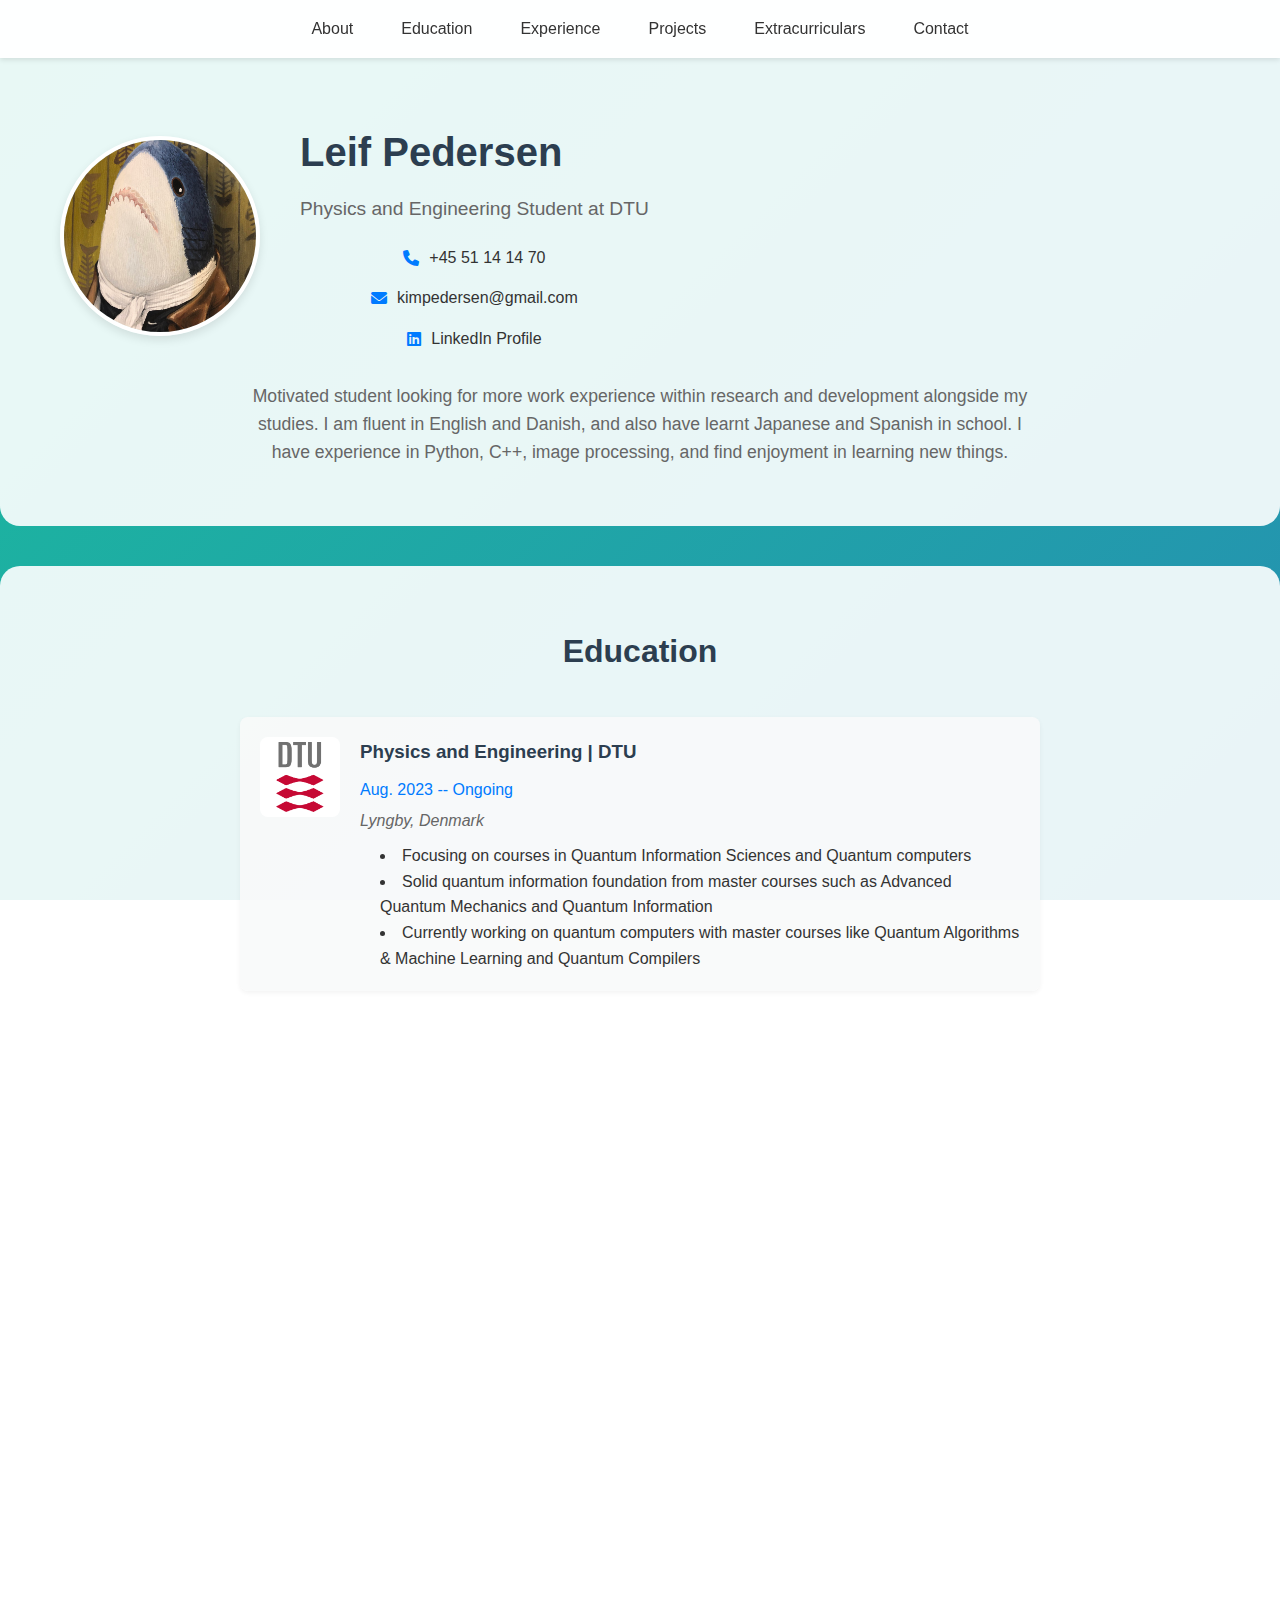
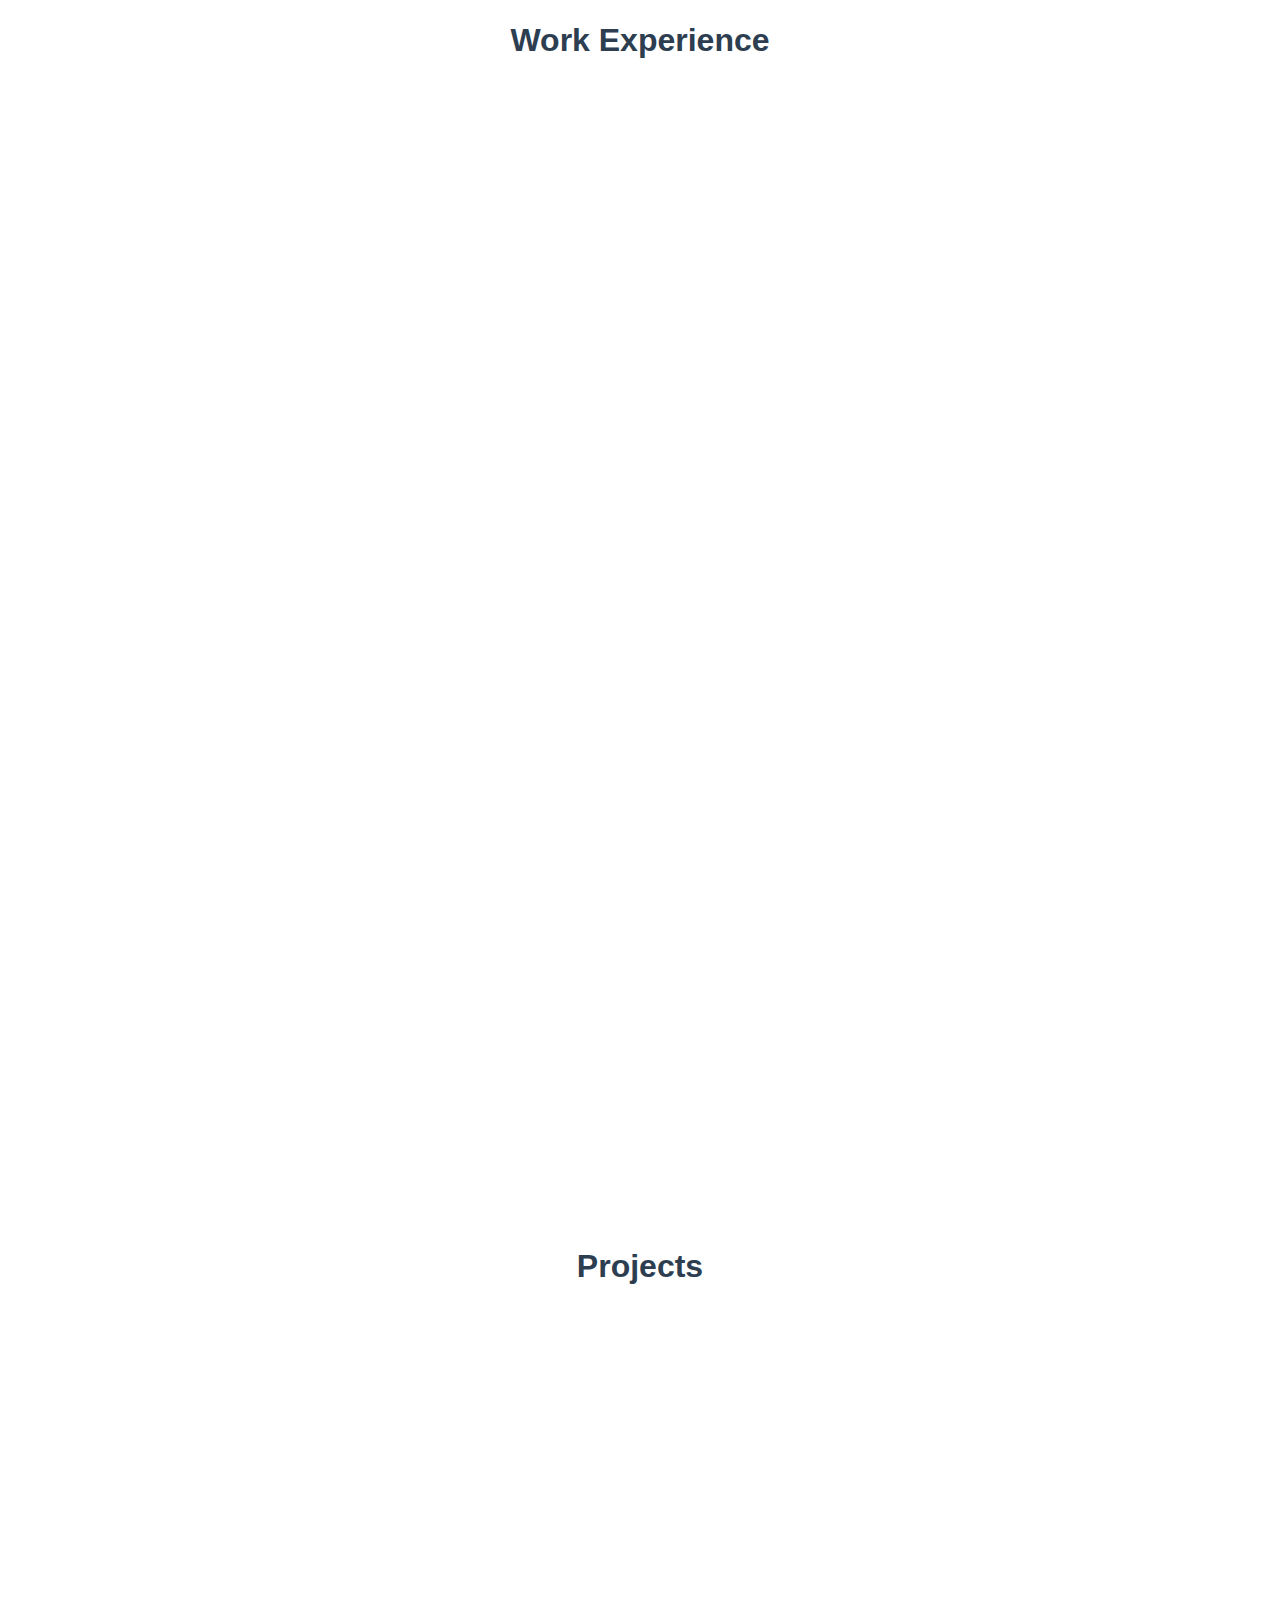
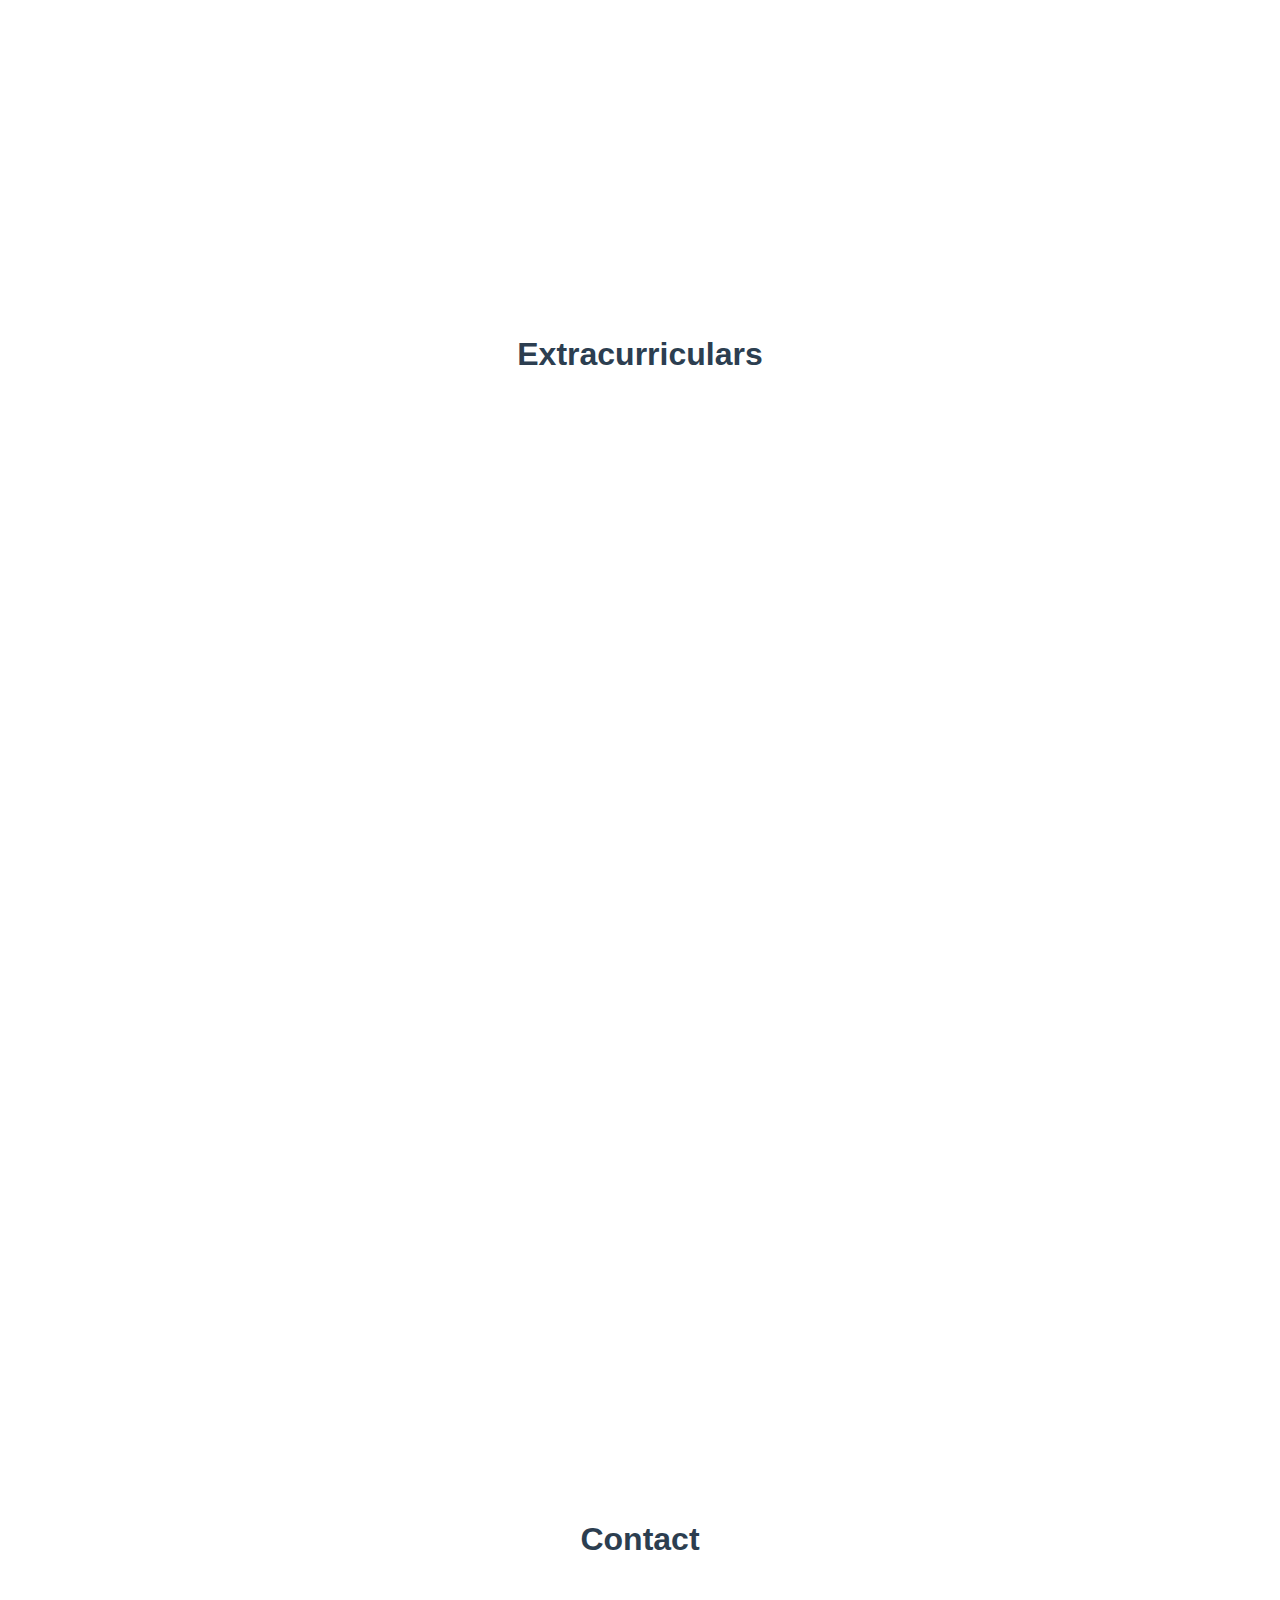
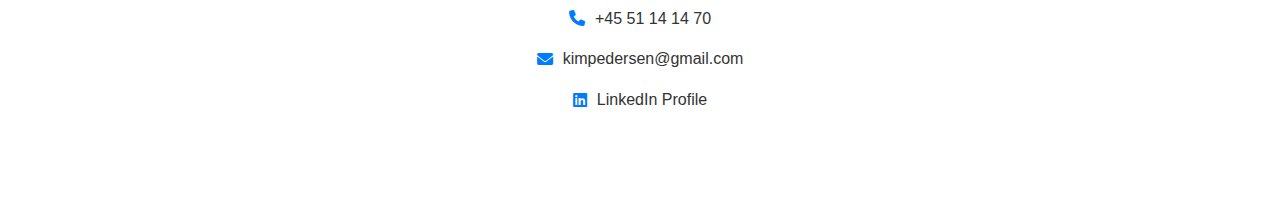
==== index.html @ 032e32d5 "work in progress but zzzz time" ====
<!DOCTYPE html>
<html lang="en">
<head>
    <meta charset="UTF-8">
    <meta name="viewport" content="width=device-width, initial-scale=1.0">
    <title>Leif Pedersen - Personal Website</title>
    <link rel="stylesheet" href="styles.css">
    <link rel="stylesheet" href="https://cdnjs.cloudflare.com/ajax/libs/font-awesome/6.0.0/css/all.min.css">
</head>
<body>
    <header>
        <nav>
            <ul>
                <li><a href="#about">About</a></li>
                <li><a href="#education">Education</a></li>
                <li><a href="#experience">Experience</a></li>
                <li><a href="#projects">Projects</a></li>
                <li><a href="#extracurriculars">Extracurriculars</a></li>
                <li><a href="#contact">Contact</a></li>
            </ul>
        </nav>
    </header>

    <main>
        <section id="hero">
            <div class="container">
                <div class="profile-section">
                    <div class="profile-image">
                        <img src="images/portrait.jpg" alt="Leif Pedersen">
                    </div>
                    <div class="profile-info">
                        <h1>Leif Pedersen</h1>
                        <p class="tagline">Physics and Engineering Student at DTU</p>
                        <div class="contact-info">
                            <p><i class="fas fa-phone"></i> +45 51 14 14 70</p>
                            <p><i class="fas fa-envelope"></i> <a href="mailto:kimpedersen@gmail.com">kimpedersen@gmail.com</a></p>
                            <p><i class="fab fa-linkedin"></i> <a href="https://www.linkedin.com/in/leif-pedersen-598104231/" target="_blank">LinkedIn Profile</a></p>
                        </div>
                    </div>
                </div>
                <p class="bio">Motivated student looking for more work experience within research and development alongside my studies. I am fluent in English and Danish, and also have learnt Japanese and Spanish in school. I have experience in Python, C++, image processing, and find enjoyment in learning new things.</p>
            </div>
        </section>

        <section id="education">
            <div class="container">
                <h2>Education</h2>
                <div class="timeline">
                    <div class="timeline-item">
                        <img src="images/dtu-logo.png" alt="DTU" class="logo">
                        <div class="timeline-item-content">
                            <h3>Physics and Engineering | DTU</h3>
                            <p class="date">Aug. 2023 -- Ongoing</p>
                            <p class="location">Lyngby, Denmark</p>
                            <ul>
                                <li>Focusing on courses in Quantum Information Sciences and Quantum computers</li>
                                <li>Solid quantum information foundation from master courses such as Advanced Quantum Mechanics and Quantum Information</li>
                                <li>Currently working on quantum computers with master courses like Quantum Algorithms & Machine Learning and Quantum Compilers</li>
                            </ul>
                        </div>
                    </div>
                    <div class="timeline-item">
                        <img src="images/gengym.jpg" alt="Gentofte Gymnasium" class="logo">
                        <div class="timeline-item-content">
                            <h3>STX Education | Gentofte Gymnasium</h3>
                            <p class="date">Aug. 2022 -- Jun. 2023</p>
                            <p class="location">Gentofte, Denmark</p>
                            <p>Completed STX education in Denmark</p>
                        </div>
                    </div>
                    <div class="timeline-item">
                        <img src="images/bhs-logo.png" alt="Brookline High School" class="logo">
                        <div class="timeline-item-content">
                            <h3>High School Degree | Brookline High School</h3>
                            <p class="date">Aug. 2017 -- May 2021</p>
                            <p class="location">Brookline, MA, USA</p>
                            <p>High School degree with 5 college level courses (AP classes)</p>
                        </div>
                    </div>
                </div>
            </div>
        </section>

        <section id="experience">
            <div class="container">
                <h2>Work Experience</h2>
                <div class="timeline">
                    <div class="timeline-item">
                        <img src="images/dtu-logo.png" alt="DTU" class="logo">
                        <div class="timeline-item-content">
                            <h3>Class Teacher -- DTU</h3>
                            <p class="date">2024 -- Ongoing</p>
                            <p class="location">Kongens Lyngby, Denmark</p>
                            <ul>
                                <li>Ran a class as the programming class teacher for the Sustainable Energy Design major</li>
                            </ul>
                        </div>
                    </div>
                    <div class="timeline-item">
                        <img src="images/dtu-logo.png" alt="DTU" class="logo">
                        <div class="timeline-item-content">
                            <h3>Teacher Assistant -- DTU</h3>
                            <p class="date">2024 -- Ongoing</p>
                            <p class="location">Kongens Lyngby, Denmark</p>
                            <ul>
                                <li>Teacher assistant in Math1a, Math1b, and Fysiks 1</li>
                            </ul>
                        </div>
                    </div>
                    <div class="timeline-item">
                        <img src="images/mcdonalds-logo.png" alt="McDonald's" class="logo mcdonalds">
                        <div class="timeline-item-content">
                            <h3>Restaurant Employee -- McDonalds</h3>
                            <p class="date">February 2022 -- August 2022</p>
                            <p class="location">Gladsaxe, Denmark</p>
                            <p>Worked at McDonald's full time after moving to Denmark alone</p>
                        </div>
                    </div>
                    <div class="timeline-item">
                        <img src="images/solo-sciences-logo.png" alt="Solo Sciences Inc." class="logo">
                        <div class="timeline-item-content">
                            <h3>Visual Software Engineer -- Solo Sciences Inc.</h3>
                            <p class="date">May 2019 -- August 2019</p>
                            <p class="location">Boston, MA, USA</p>
                            <ul>
                                <li>Summer internship at a startup, mainly worked on the app to read encoded images</li>
                                <li>Worked with image processing in C++ using OpenCV2</li>
                                <li>Developed algorithms for image manipulation and analysis</li>
                                <li>Participated actively in pitch and strategy meetings</li>
                                <li>Engaged in pair programming sessions</li>
                            </ul>
                        </div>
                    </div>
                </div>
            </div>
        </section>

        <section id="projects">
            <div class="container">
                <h2>Projects</h2>
                <div class="projects-grid">
                    <div class="project-card">
                        <img src="images/Opticsim.jpg" alt="Optical Simulator" onerror="this.src='https://via.placeholder.com/400x200?text=Optical+Simulator'">
                        <h3>Optical Simulator</h3>
                        <p class="date">2024</p>
                        <p>Interactive web-based simulator for optical structures, featuring both taper and flat-top configurations. Built with Python and JavaScript.</p>
                        <!-- Removed the external simulator link -->
                    </div>
                    <div class="project-card">
                        <img src="images/Fencingscoringbox.jpg" alt="Fencing Box Project">
                        <h3>Fencing Scoring Box with Replay Technology</h3>
                        <p class="date">Spring 2021</p>
                        <p>Homemade fencing scoring box, with replay and timing capabilities on a raspberry pi</p>
                    </div>
                </div>
            </div>
        </section>

        <section id="extracurriculars">
            <div class="container">
                <h2>Extracurriculars</h2>
                <div class="timeline">
                    <div class="timeline-item">
                        <div class="timeline-item-content">
                            <h3>Chemistry Olympiad</h3>
                            <p class="date">October 2022 - May 2023</p>
                            <p>Participated and made it to the final round of the danish Kemi OL</p>
                        </div>
                        <img src="images/KemiOL.jpg" alt="Chemistry Olympiad" class="KemiOL">
                    </div>
                    <div class="timeline-item">
                        <img src="images/42-logo.png" alt="42" class="logo">
                        <div class="timeline-item-content">
                            <h3>Python Piscine | 42 (Computer Programming School)</h3>
                            <p class="date">May 2022</p>
                            <p>Intense, one month course in python including admission test to the school in which I passed</p>
                        </div>
                    </div>
                    <div class="timeline-item">
                        <div class="timeline-item-content">
                            <h3>Track and Field</h3>
                            <p class="date">Spring 2021</p>
                            <p>Received "Rookie of the Year" and joined varsity in my first year of track and field for my High School</p>
                        </div>
                    </div>
                    <div class="timeline-item">
                        <div class="timeline-item-content">
                            <h3>Fencing</h3>
                            <p class="date">2012 - 2023</p>
                            <p>Fenced saber for many years despite through an re-occuring injury I received when I was a child</p>
                            <ul>
                                <li>Won the Junior Nordic Fencing Championships for Denmark in 2022</li>
                            </ul>
                            <div class="subsection">
                                <h4>BHS Men's Saber Fencing Team Captain</h4>
                                <p class="date">2018 - 2019</p>
                                <ul>
                                    <li>Won the Massachusetts State Championship in our category as captain of the High School fencing team</li>
                                    <li>Won saber team states</li>
                                </ul>
                            </div>
                        </div>
                        <img src="images/fencing.png" alt="Nordic Championships" class="achievement">
                    </div>
                </div>
            </div>
        </section>

        <section id="contact">
            <div class="container">
                <h2>Contact</h2>
                <div class="contact-info">
                    <p><i class="fas fa-phone"></i> +45 51 14 14 70</p>
                    <p><i class="fas fa-envelope"></i> <a href="mailto:kimpedersen@gmail.com">kimpedersen@gmail.com</a></p>
                    <p><i class="fab fa-linkedin"></i> <a href="https://www.linkedin.com/in/leif-pedersen-598104231/" target="_blank">LinkedIn Profile</a></p>
                </div>
            </div>
        </section>
    </main>

    <script src="script.js"></script>
</body>
</html>
---- styles.css ----
/* Reset and base styles */
* {
    margin: 0;
    padding: 0;
    box-sizing: border-box;
}

body {
    font-family: 'Segoe UI', Tahoma, Geneva, Verdana, sans-serif;
    line-height: 1.6;
    color: #333;
    background: linear-gradient(-45deg, #2c3e50, #3498db, #2980b9, #1abc9c);
    background-size: 400% 400%;
    min-height: 100vh;
    background-attachment: fixed;
}

/* Container */
.container {
    max-width: 1200px;
    margin: 0 auto;
    padding: 0 20px;
}

/* Header and Navigation */
header {
    background-color: rgba(255, 255, 255, 0.95);
    box-shadow: 0 2px 5px rgba(0,0,0,0.1);
    position: fixed;
    width: 100%;
    top: 0;
    z-index: 1000;
}

nav ul {
    display: flex;
    justify-content: center;
    list-style: none;
    padding: 1rem 0;
}

nav ul li {
    margin: 0 1.5rem;
}

nav ul li a {
    text-decoration: none;
    color: #333;
    font-weight: 500;
    transition: color 0.3s ease;
}

nav ul li a:hover {
    color: #007bff;
}

/* Hero Section */
#hero {
    padding: 120px 0 60px;
    background-color: rgba(255, 255, 255, 0.9);
    margin-bottom: 40px;
    border-radius: 0 0 20px 20px;
}

.profile-section {
    display: flex;
    align-items: center;
    gap: 40px;
    margin-bottom: 30px;
}

.profile-image {
    width: 200px;
    height: 200px;
    border-radius: 50%;
    overflow: hidden;
    border: 4px solid #fff;
    box-shadow: 0 4px 10px rgba(0,0,0,0.1);
}

.profile-image img {
    width: 100%;
    height: 100%;
    object-fit: cover;
}

.profile-info h1 {
    font-size: 2.5rem;
    margin-bottom: 10px;
    color: #2c3e50;
}

.tagline {
    font-size: 1.2rem;
    color: #666;
    margin-bottom: 20px;
}

.contact-info {
    display: flex;
    flex-direction: column;
    gap: 10px;
}

.contact-info p {
    display: flex;
    align-items: center;
    gap: 10px;
}

.contact-info i {
    color: #007bff;
}

.contact-info a {
    color: #333;
    text-decoration: none;
    transition: color 0.3s ease;
}

.contact-info a:hover {
    color: #007bff;
}

.bio {
    max-width: 800px;
    margin: 0 auto;
    text-align: center;
    font-size: 1.1rem;
    color: #666;
}

/* Sections */
section {
    padding: 60px 0;
    background-color: rgba(255, 255, 255, 0.9);
    margin-bottom: 40px;
    border-radius: 20px;
}

section h2 {
    text-align: center;
    margin-bottom: 40px;
    color: #2c3e50;
    font-size: 2rem;
}

/* Timeline */
.timeline {
    max-width: 800px;
    margin: 0 auto;
}

.timeline-item {
    margin-bottom: 40px;
    padding: 20px;
    background-color: rgba(248, 249, 250, 0.9);
    border-radius: 8px;
    box-shadow: 0 2px 5px rgba(0,0,0,0.05);
    display: flex;
    gap: 20px;
    align-items: flex-start;
}

.timeline-item img {
    width: 100px;
    height: 100px;
    object-fit: contain;
    border-radius: 8px;
    flex-shrink: 0;
    background-color: white;
    padding: 5px;
}

.timeline-item img.logo {
    width: 80px;
    height: 80px;
    object-fit: contain;
    background-color: white;
    padding: 5px;
}

.timeline-item img.logo.mcdonalds {
    width: 80px;
    height: 80px;
    object-fit: contain;
    background-color: white;
    padding: 2px;
}

.timeline-item img.achievement {
    width: 200px;
    height: 300px;
    object-fit: cover;
    margin-left: auto;
}

.timeline-item img.kemiOL {
    width: 200px;
    height: 200px;
    object-fit: cover;
    margin-left: auto;
}

.timeline-item-content {
    flex-grow: 1;
}

.timeline-item h3 {
    color: #2c3e50;
    margin-bottom: 10px;
}

.timeline-item .date {
    color: #007bff;
    font-weight: 500;
    margin-bottom: 5px;
}

.timeline-item .location {
    color: #666;
    font-style: italic;
    margin-bottom: 10px;
}

.timeline-item ul {
    list-style-position: inside;
    margin-left: 20px;
}

.timeline-item .subsection {
    margin-top: 15px;
    padding-top: 15px;
    border-top: 1px solid rgba(0,0,0,0.1);
}

.timeline-item .subsection h4 {
    color: #2c3e50;
    margin-bottom: 8px;
    font-size: 1.1rem;
}

/* Projects Grid */
.projects-grid {
    display: grid;
    grid-template-columns: repeat(auto-fit, minmax(300px, 1fr));
    gap: 30px;
    max-width: 1000px;
    margin: 0 auto;
}

.project-card {
    background-color: rgba(248, 249, 250, 0.9);
    padding: 20px;
    border-radius: 8px;
    box-shadow: 0 2px 5px rgba(0,0,0,0.05);
    display: flex;
    flex-direction: column;
    gap: 15px;
}

.project-card img {
    width: 100%;
    height: 200px;
    object-fit: cover;
    border-radius: 8px;
}

.project-card h3 {
    color: #2c3e50;
    margin-bottom: 10px;
}

.project-card .date {
    color: #007bff;
    font-weight: 500;
    margin-bottom: 10px;
}

.project-link {
    display: inline-block;
    padding: 8px 16px;
    background-color: #007bff;
    color: white;
    text-decoration: none;
    border-radius: 4px;
    transition: background-color 0.3s ease;
    margin-top: auto;
    text-align: center;
}

.project-link:hover {
    background-color: #0056b3;
}

/* Contact Section */
#contact {
    text-align: center;
}

.contact-info {
    display: flex;
    flex-direction: column;
    align-items: center;
    gap: 15px;
}

/* Footer */
footer {
    background-color: rgba(44, 62, 80, 0.9);
    color: #fff;
    text-align: center;
    padding: 20px 0;
    margin-top: 40px;
    border-radius: 20px 20px 0 0;
}

/* Responsive Design */
@media (max-width: 768px) {
    .profile-section {
        flex-direction: column;
        text-align: center;
        gap: 20px;
    }

    .profile-image {
        width: 150px;
        height: 150px;
    }

    nav ul {
        flex-direction: column;
        align-items: center;
        gap: 10px;
    }

    nav ul li {
        margin: 0;
    }

    .timeline-item {
        flex-direction: column;
        padding: 15px;
    }

    .timeline-item img {
        width: 100%;
        height: 200px;
        margin-bottom: 15px;
    }
}

/* Animations */
@keyframes fadeIn {
    from {
        opacity: 0;
        transform: translateY(20px);
    }
    to {
        opacity: 1;
        transform: translateY(0);
    }
}

.timeline-item, .project-card {
    animation: fadeIn 0.5s ease-out forwards;
}
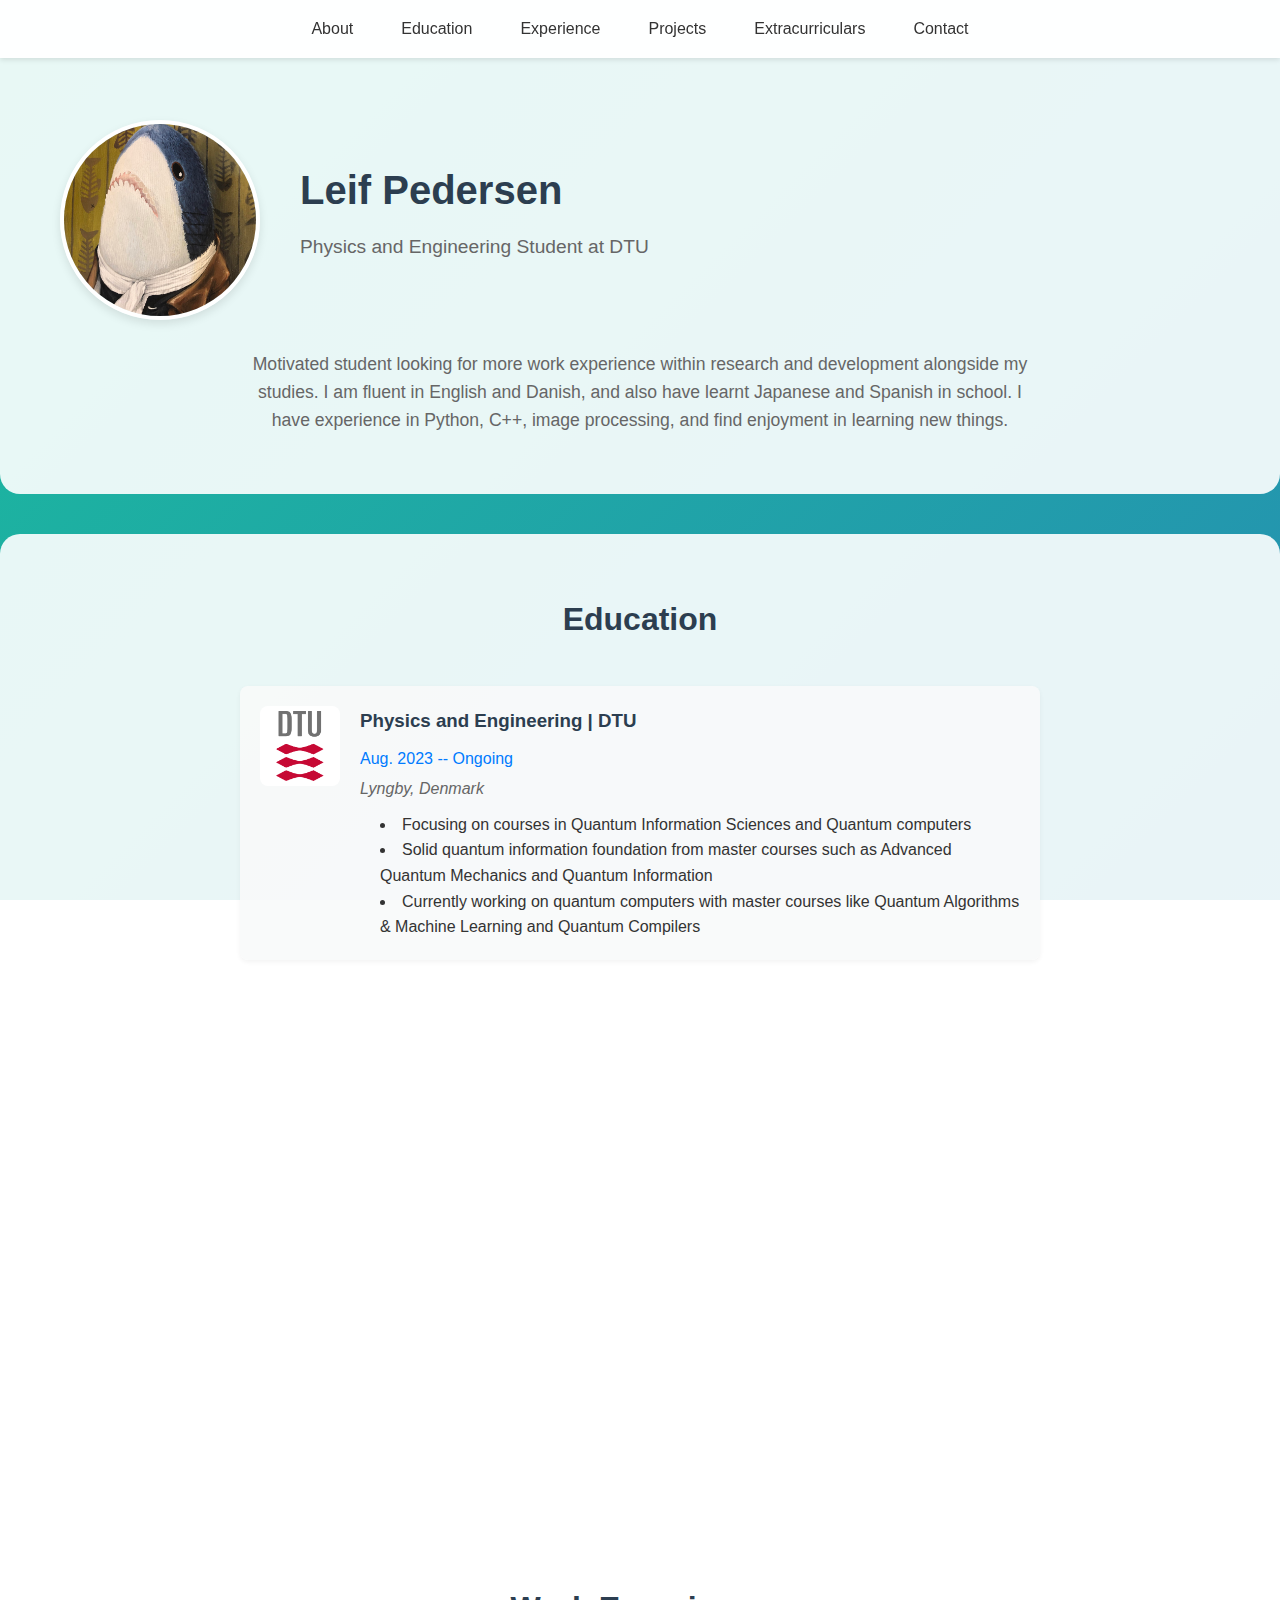
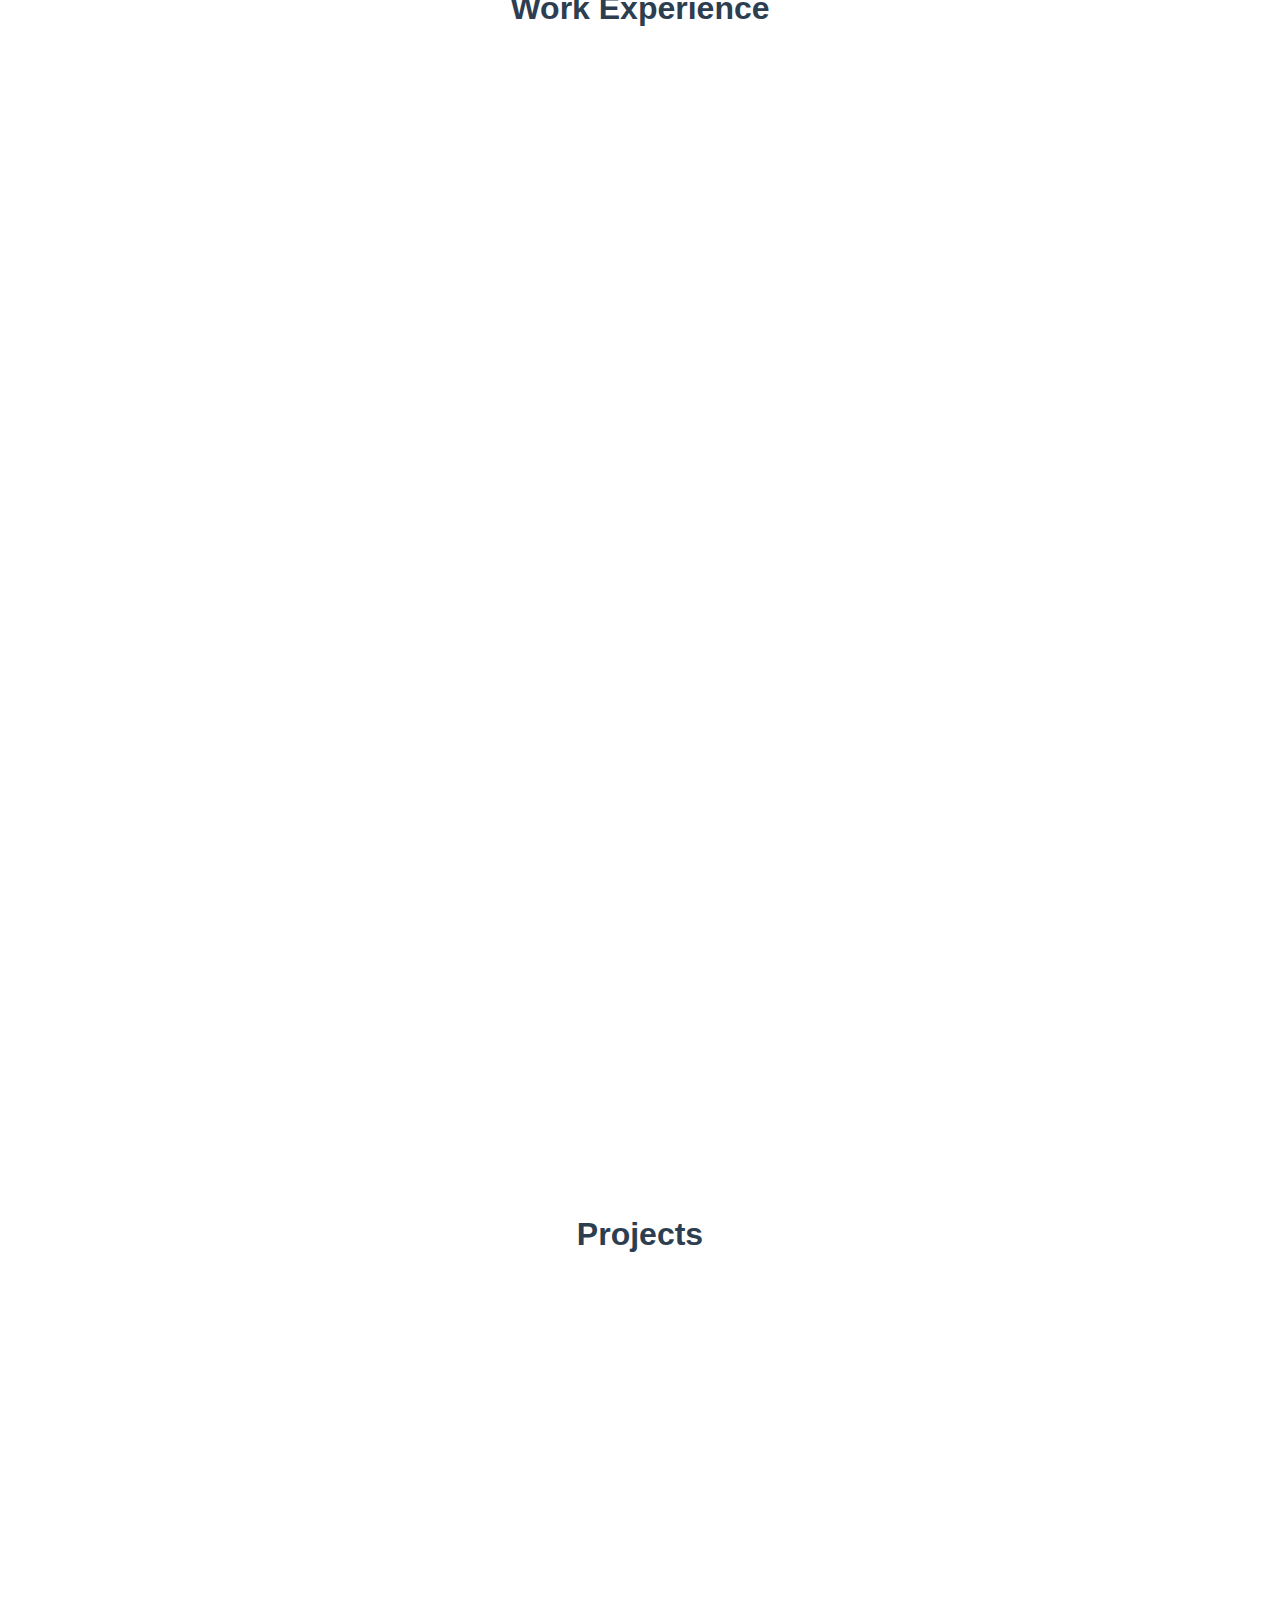
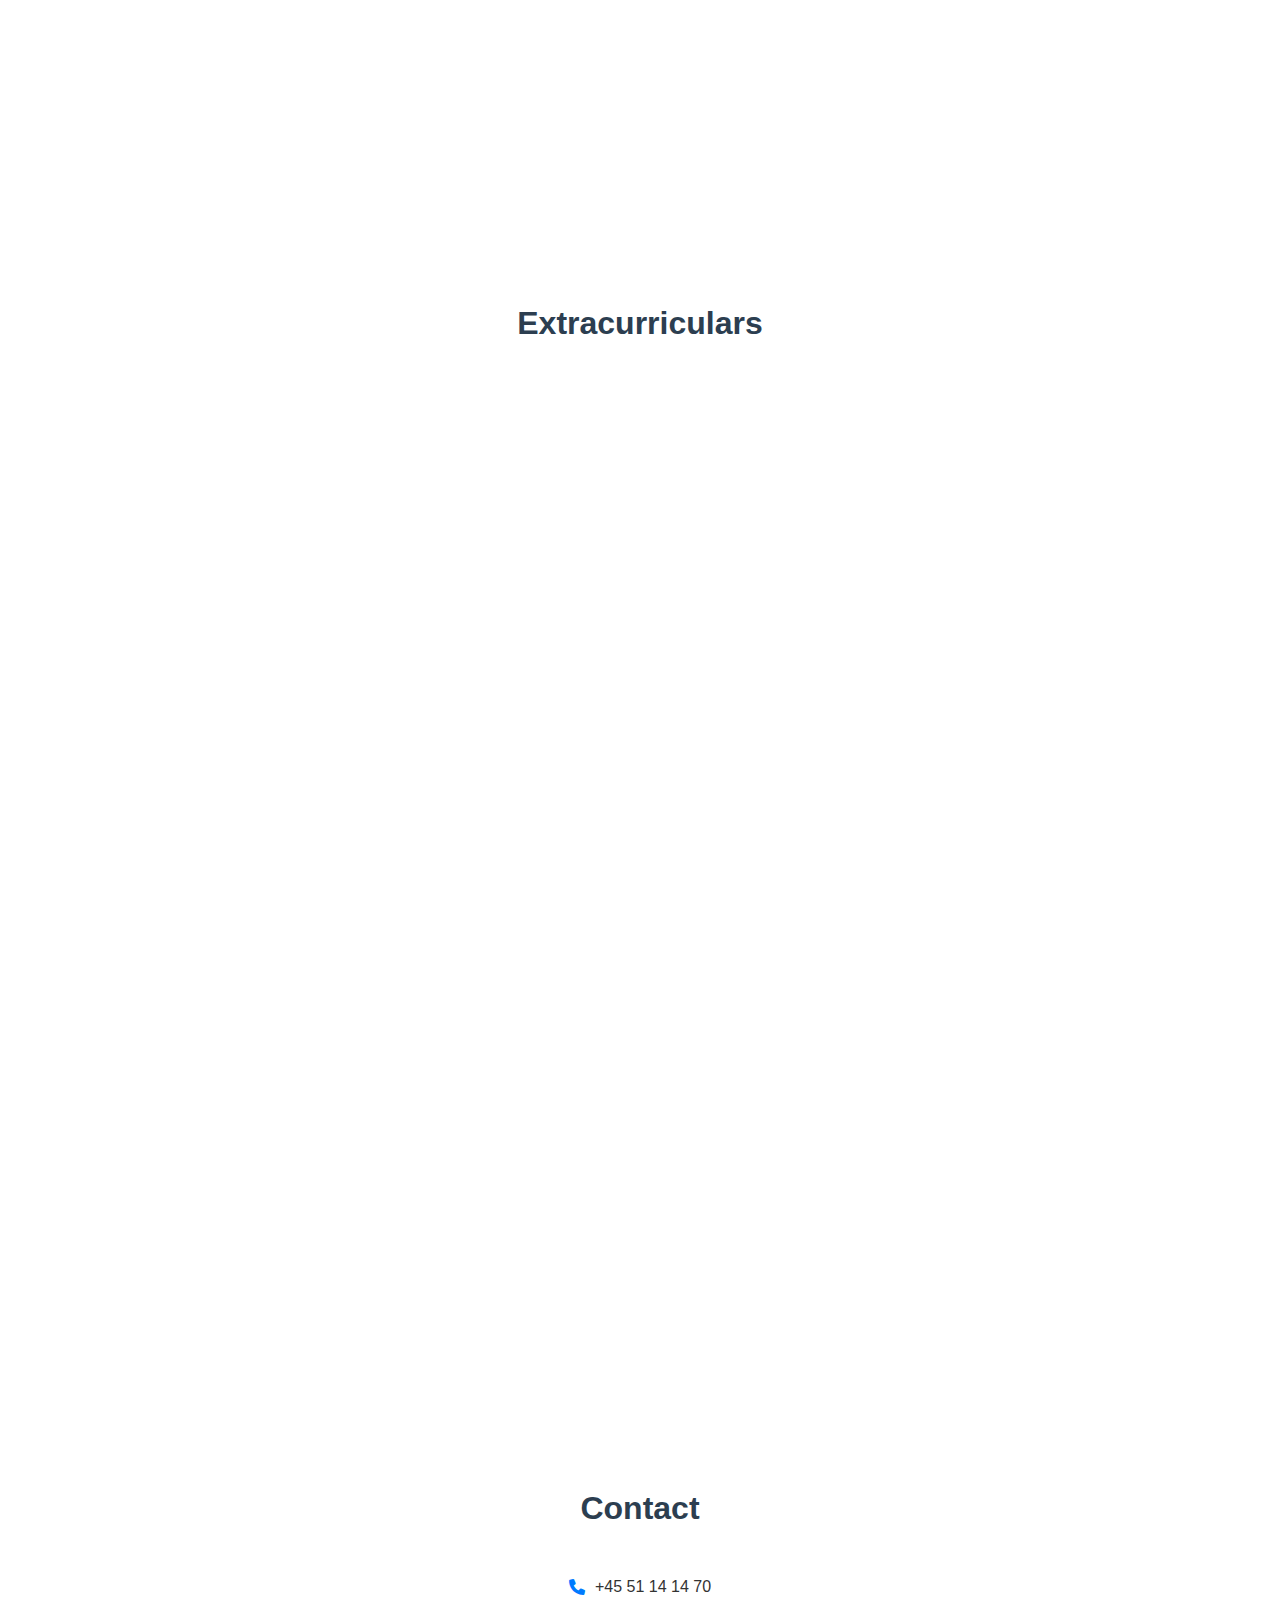
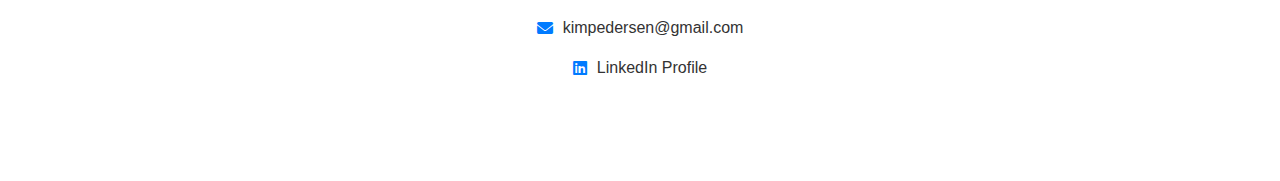
==== commit 5c81d40c: "one last :)" ====
--- a/index.html
+++ b/index.html
@@ -31,10 +31,6 @@
                     <div class="profile-info">
                         <h1>Leif Pedersen</h1>
                         <p class="tagline">Physics and Engineering Student at DTU</p>
-                        <div class="contact-info">
-                            <p><i class="fas fa-phone"></i> +45 51 14 14 70</p>
-                            <p><i class="fas fa-envelope"></i> <a href="mailto:kimpedersen@gmail.com">kimpedersen@gmail.com</a></p>
-                            <p><i class="fab fa-linkedin"></i> <a href="https://www.linkedin.com/in/leif-pedersen-598104231/" target="_blank">LinkedIn Profile</a></p>
                         </div>
                     </div>
                 </div>
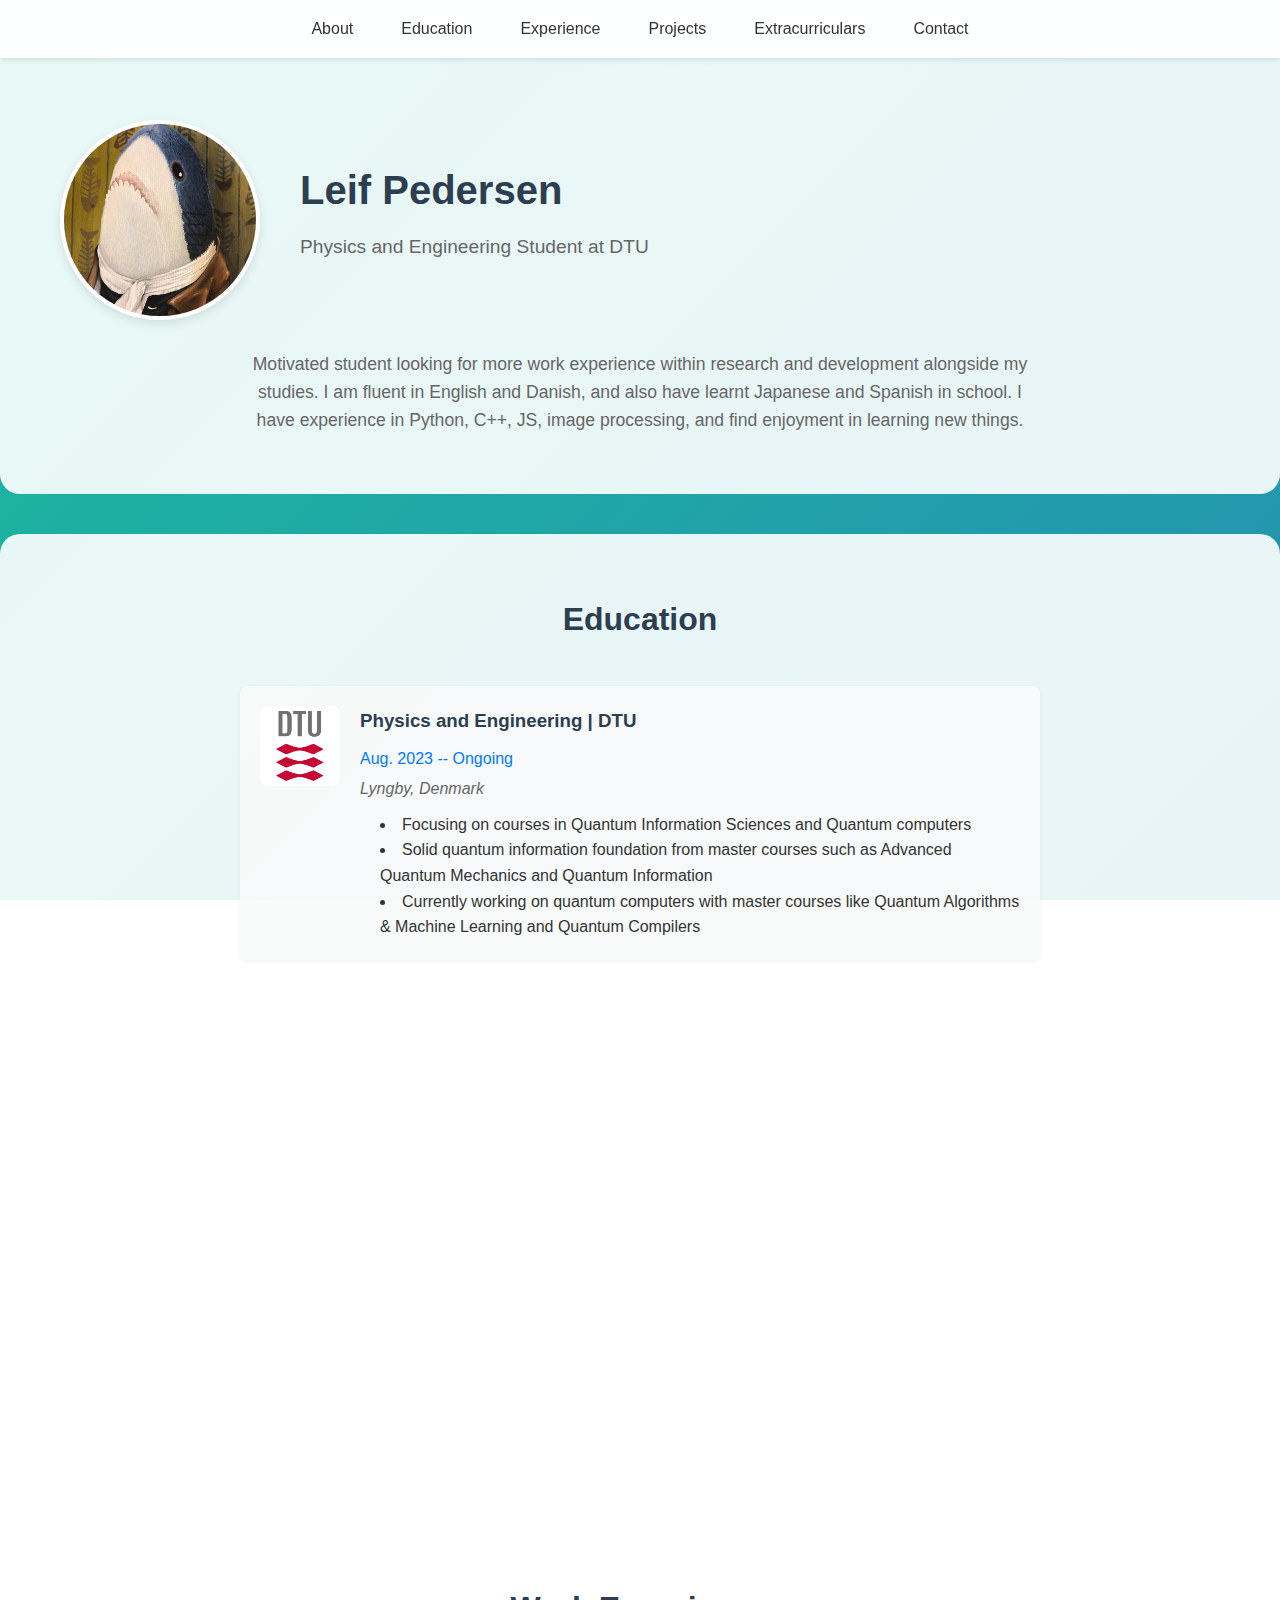
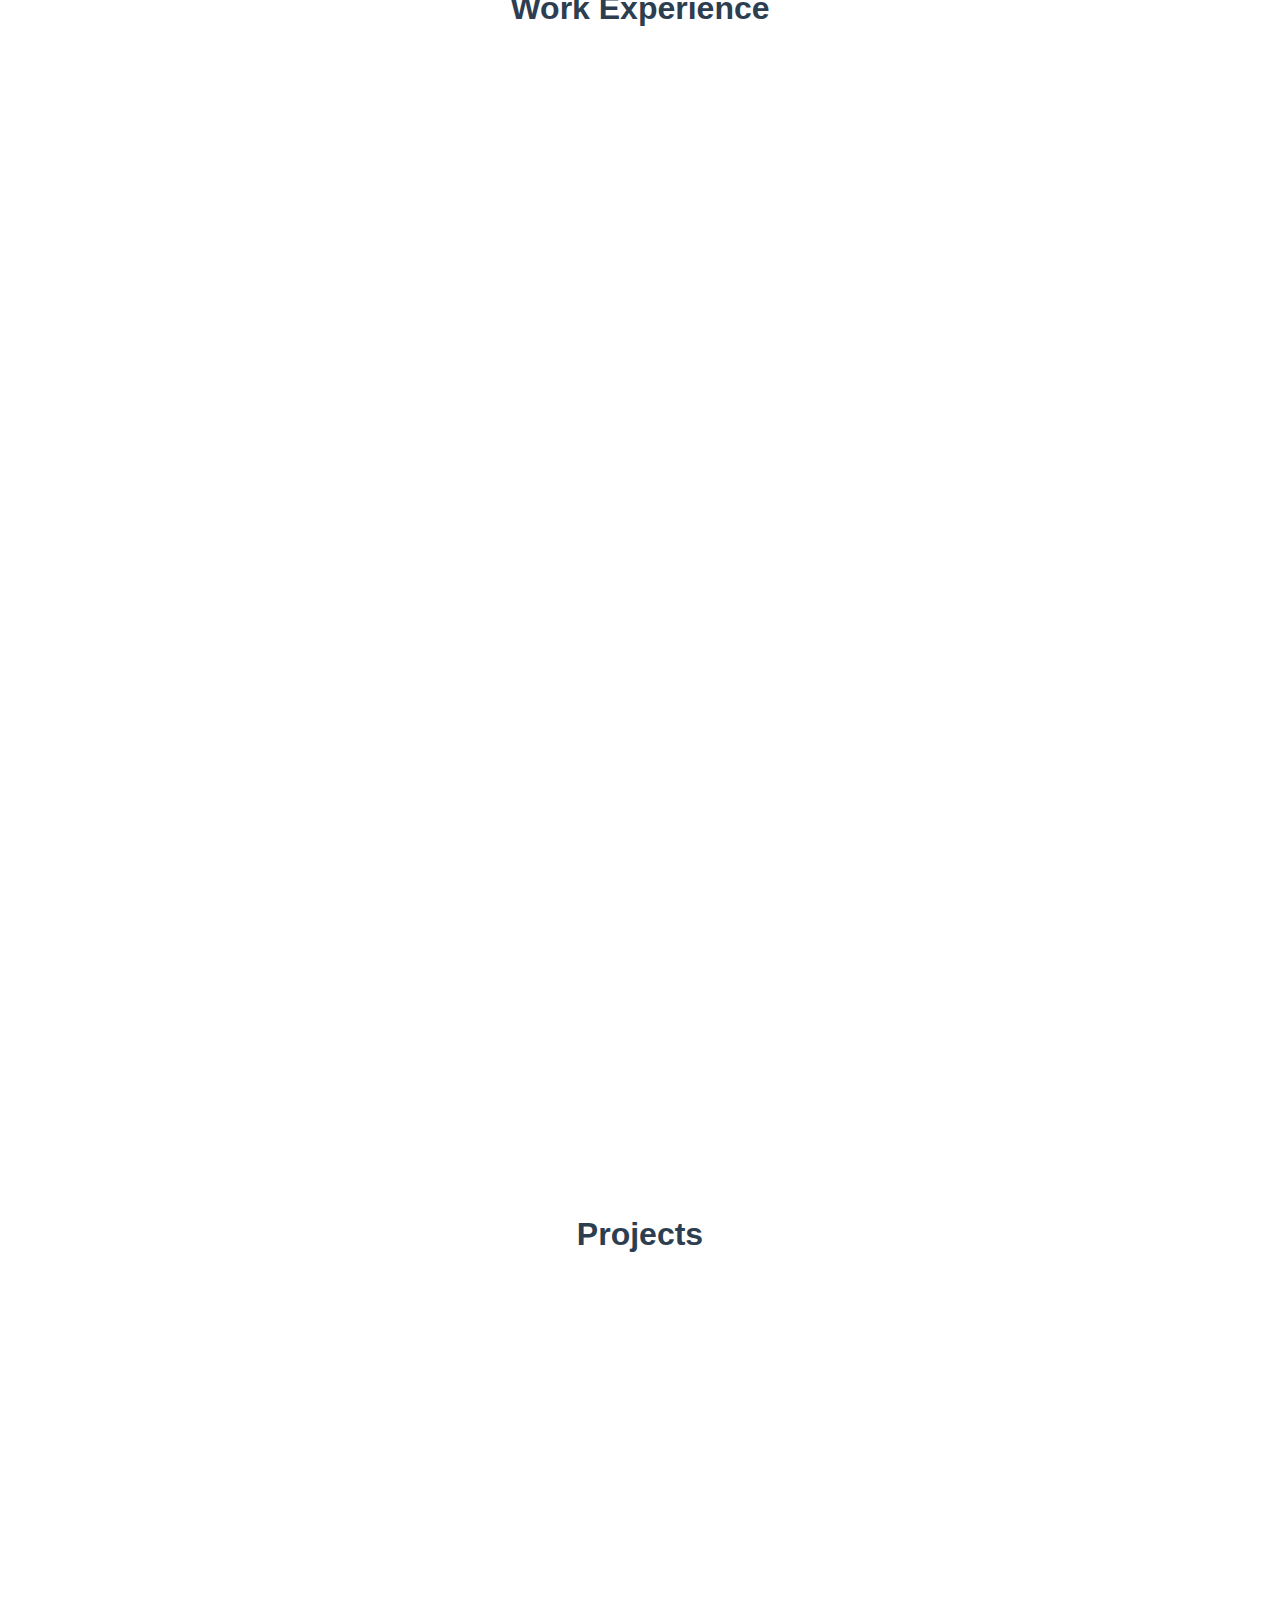
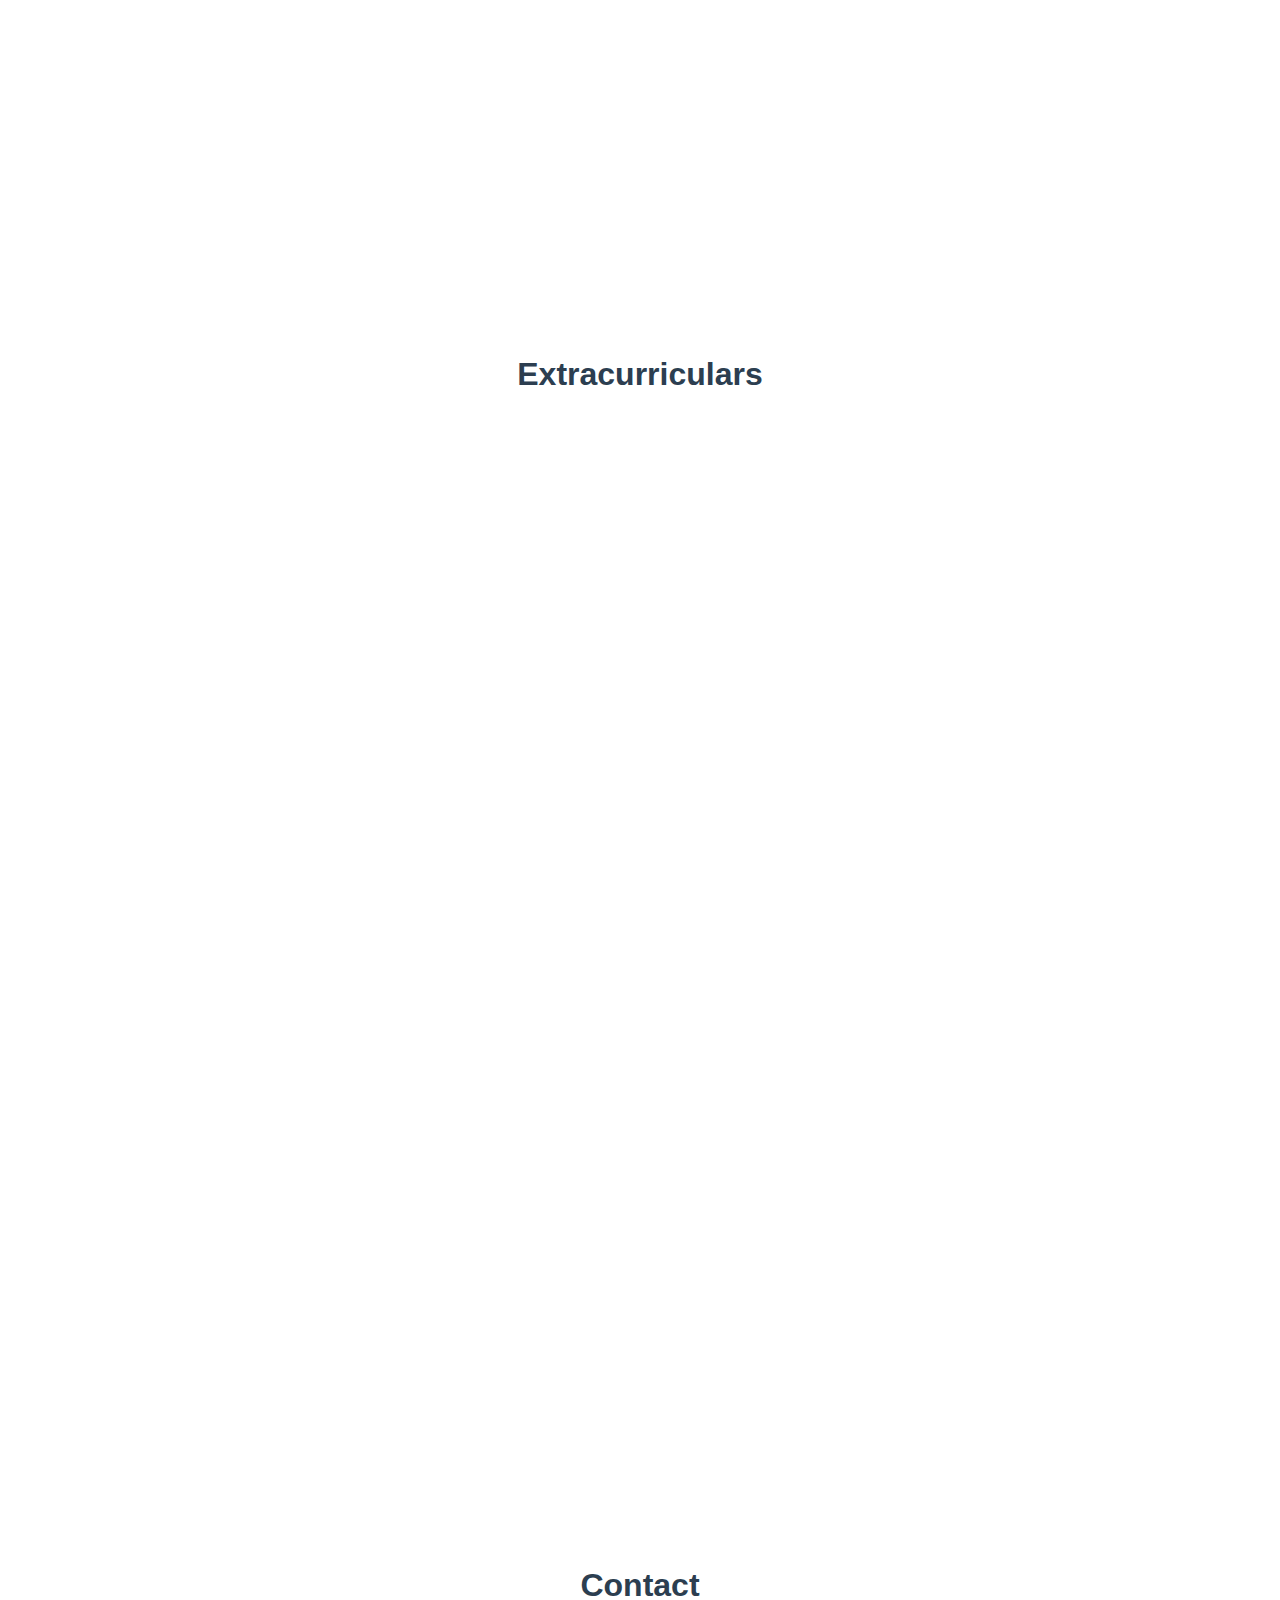
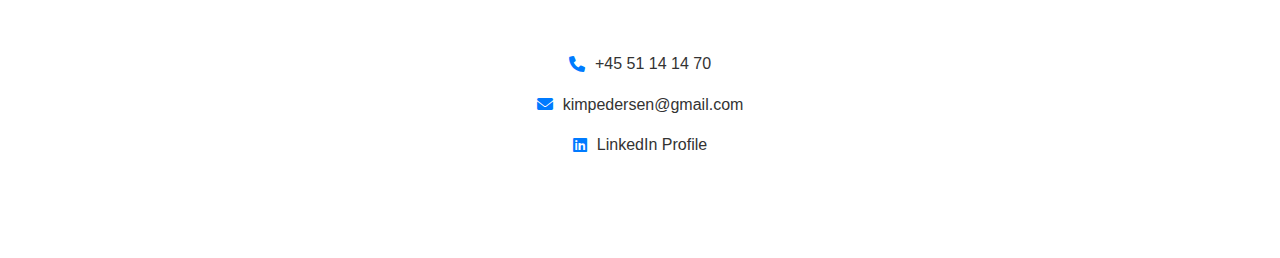
==== commit 978f13c8: "stg last one of the night" ====
--- a/index.html
+++ b/index.html
@@ -22,8 +22,9 @@
     </header>
 
     <main>
-        <section id="hero">
-            <div class="container">
+        <section id="hero" class="about">
+            <!-- Add "about" ID to make the navigation link work -->
+            <div id="about" class="container">
                 <div class="profile-section">
                     <div class="profile-image">
                         <img src="images/portrait.jpg" alt="Leif Pedersen">
@@ -31,10 +32,9 @@
                     <div class="profile-info">
                         <h1>Leif Pedersen</h1>
                         <p class="tagline">Physics and Engineering Student at DTU</p>
-                        </div>
-                    </div>
-                </div>
-                <p class="bio">Motivated student looking for more work experience within research and development alongside my studies. I am fluent in English and Danish, and also have learnt Japanese and Spanish in school. I have experience in Python, C++, image processing, and find enjoyment in learning new things.</p>
+                    </div>
+                </div>
+                <p class="bio">Motivated student looking for more work experience within research and development alongside my studies. I am fluent in English and Danish, and also have learnt Japanese and Spanish in school. I have experience in Python, C++, JS, image processing, and find enjoyment in learning new things.</p>
             </div>
         </section>
 
@@ -82,9 +82,9 @@
                 <h2>Work Experience</h2>
                 <div class="timeline">
                     <div class="timeline-item">
-                        <img src="images/dtu-logo.png" alt="DTU" class="logo">
-                        <div class="timeline-item-content">
-                            <h3>Class Teacher -- DTU</h3>
+                        <img src="images/compute.jpg" alt="DTU Compute" class="logo">
+                        <div class="timeline-item-content">
+                            <h3>Class Teacher -- DTU Compute</h3>
                             <p class="date">2024 -- Ongoing</p>
                             <p class="location">Kongens Lyngby, Denmark</p>
                             <ul>
@@ -93,9 +93,9 @@
                         </div>
                     </div>
                     <div class="timeline-item">
-                        <img src="images/dtu-logo.png" alt="DTU" class="logo">
-                        <div class="timeline-item-content">
-                            <h3>Teacher Assistant -- DTU</h3>
+                        <img src="images/fysik.jpg" alt="DTU Fysik" class="logo">
+                        <div class="timeline-item-content">
+                            <h3>Teacher Assistant -- DTU Fysik & DTU Compute</h3>
                             <p class="date">2024 -- Ongoing</p>
                             <p class="location">Kongens Lyngby, Denmark</p>
                             <ul>
@@ -139,7 +139,7 @@
                         <img src="images/Opticsim.jpg" alt="Optical Simulator" onerror="this.src='https://via.placeholder.com/400x200?text=Optical+Simulator'">
                         <h3>Optical Simulator</h3>
                         <p class="date">2024</p>
-                        <p>Interactive web-based simulator for optical structures, featuring both taper and flat-top configurations. Built with Python and JavaScript.</p>
+                        <p>Python simulator to study and optimize efficiency of different optical structures for single photon sources which are vital for quantum information. Simulation featured both taper, flat-top, and Anti-reflective while also account for a butt-coupling optical fiber and it's coupling-efficiency.</p>
                         <!-- Removed the external simulator link -->
                     </div>
                     <div class="project-card">
@@ -160,7 +160,7 @@
                         <div class="timeline-item-content">
                             <h3>Chemistry Olympiad</h3>
                             <p class="date">October 2022 - May 2023</p>
-                            <p>Participated and made it to the final round of the danish Kemi OL</p>
+                            <p>Participated and made it to the final round of the danish chemistry olympiad</p>
                         </div>
                         <img src="images/KemiOL.jpg" alt="Chemistry Olympiad" class="KemiOL">
                     </div>
@@ -173,10 +173,11 @@
                         </div>
                     </div>
                     <div class="timeline-item">
+                        <img src="images/warriors.jpg" alt="Track and Field" class="logo">
                         <div class="timeline-item-content">
                             <h3>Track and Field</h3>
                             <p class="date">Spring 2021</p>
-                            <p>Received "Rookie of the Year" and joined varsity in my first year of track and field for my High School</p>
+                            <p>Joined varsity recieving "Rookie of the Year" in my first year of track and field for my high school</p>
                         </div>
                     </div>
                     <div class="timeline-item">
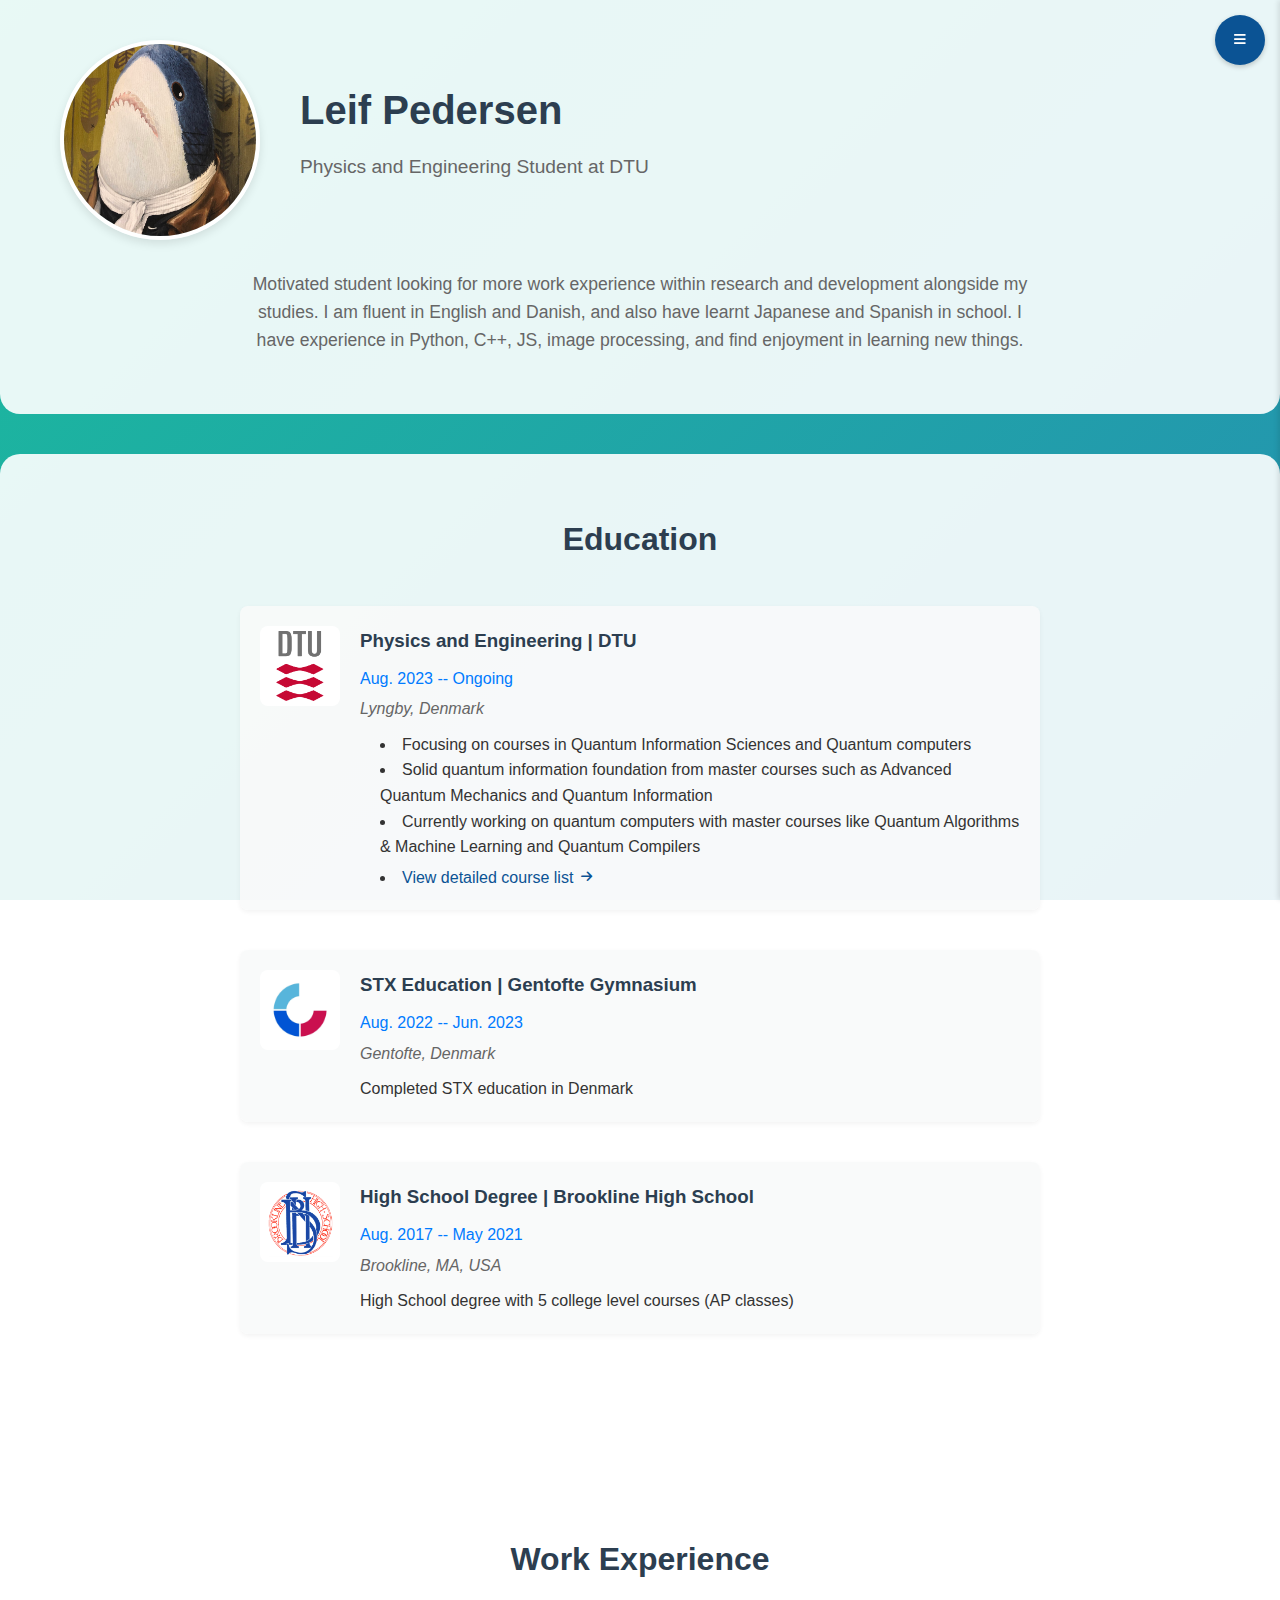
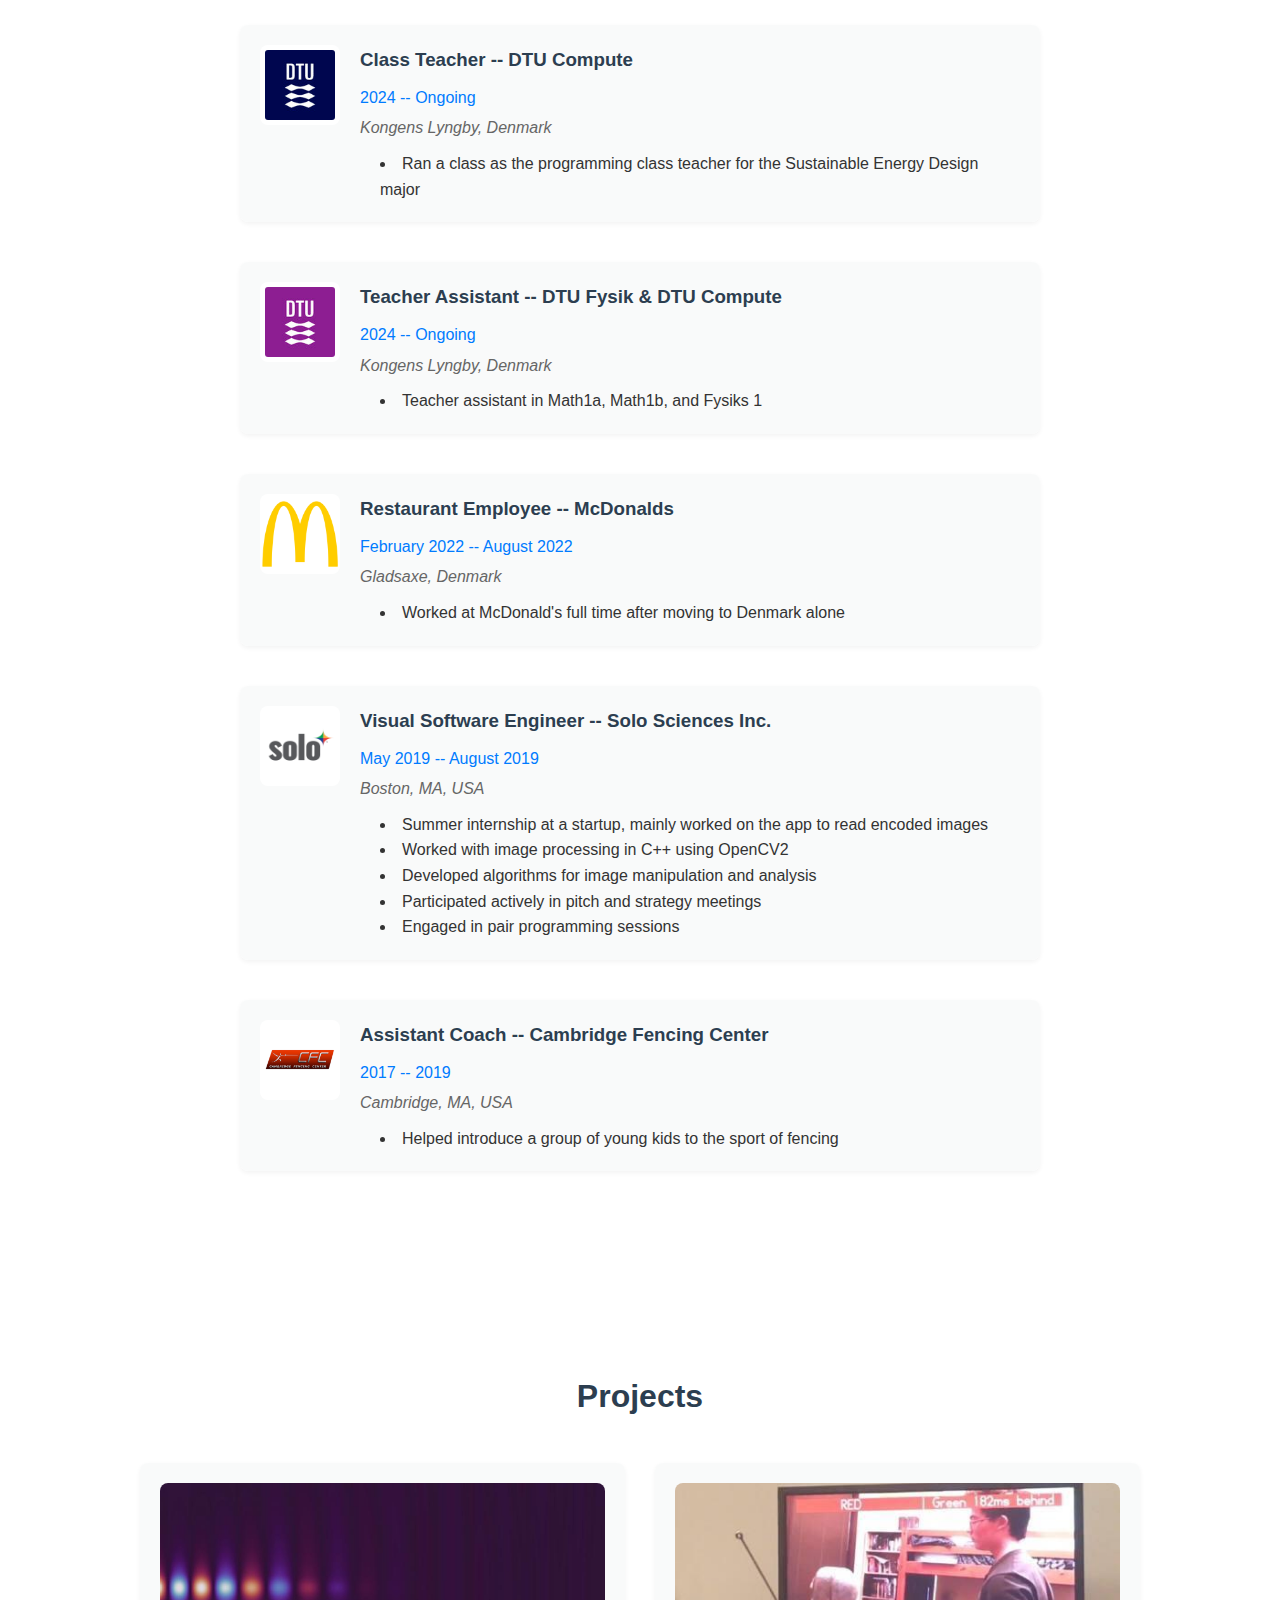
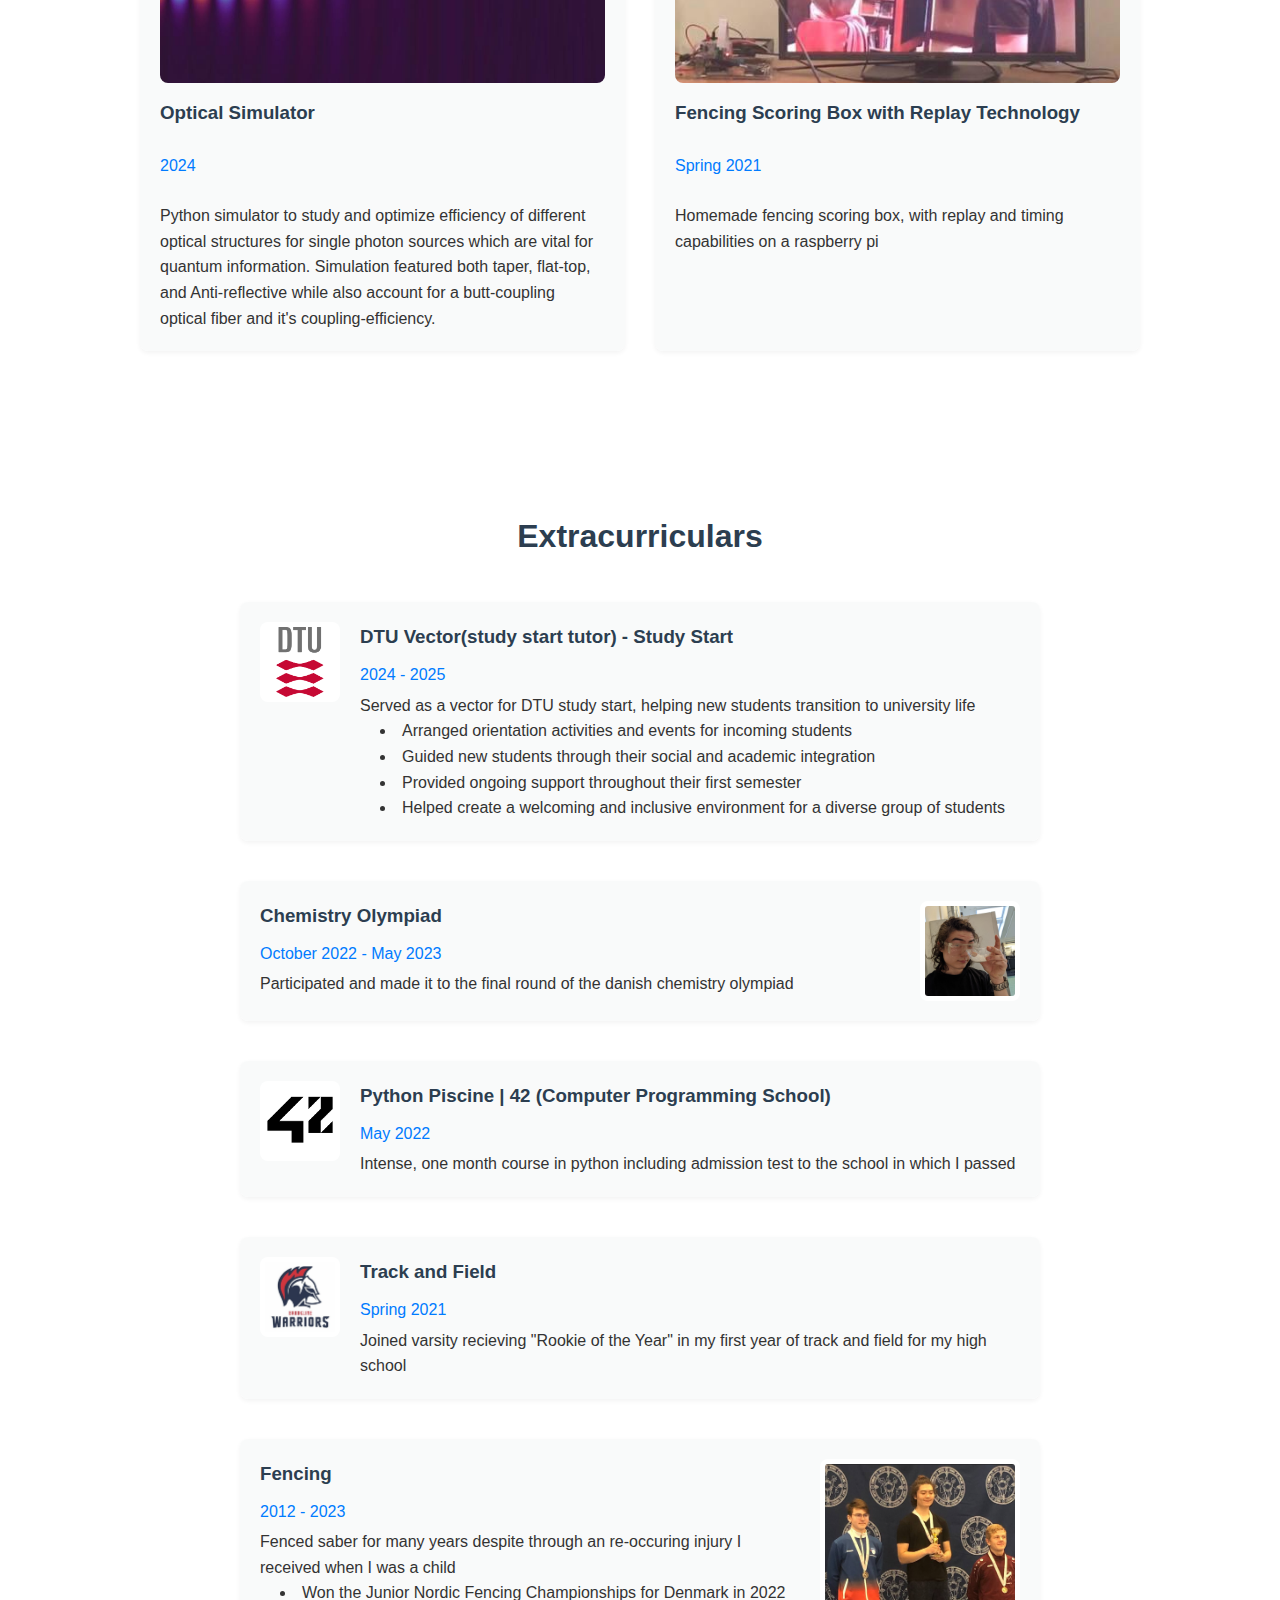
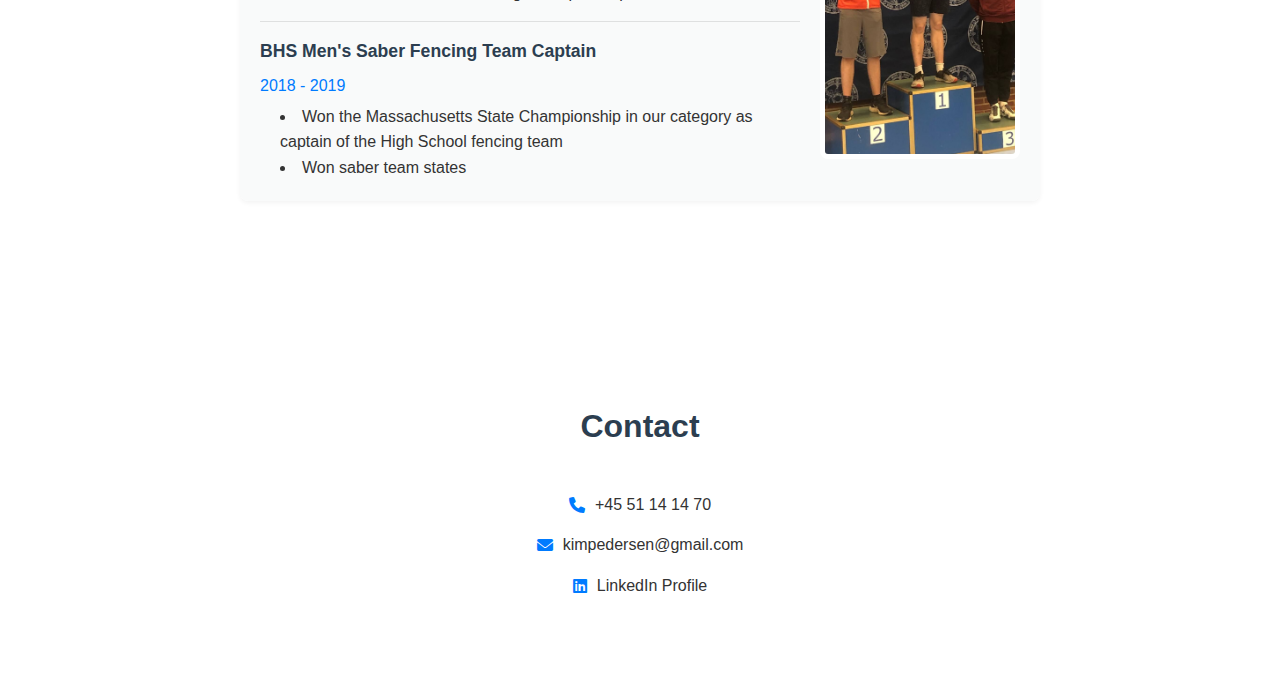
==== commit 76c55b34: "course list" ====
--- a/index.html
+++ b/index.html
@@ -6,20 +6,129 @@
     <title>Leif Pedersen - Personal Website</title>
     <link rel="stylesheet" href="styles.css">
     <link rel="stylesheet" href="https://cdnjs.cloudflare.com/ajax/libs/font-awesome/6.0.0/css/all.min.css">
+    <style>
+        /* Menu button styles */
+        .menu-button {
+            position: fixed;
+            top: 15px;
+            right: 15px;
+            z-index: 1100;
+            background-color: #0B5394;
+            color: white;
+            border: none;
+            border-radius: 50%;
+            width: 50px;
+            height: 50px;
+            display: flex;
+            justify-content: center;
+            align-items: center;
+            cursor: pointer;
+            box-shadow: 0 2px 5px rgba(0,0,0,0.2);
+            transition: background-color 0.3s ease;
+        }
+        
+        .menu-button:hover {
+            background-color: #083b6f;
+        }
+        
+        .mobile-menu {
+            position: fixed;
+            top: 0;
+            right: -300px;
+            width: 300px;
+            height: 100vh;
+            background-color: white;
+            z-index: 1050;
+            transition: right 0.3s ease;
+            box-shadow: -2px 0 5px rgba(0,0,0,0.1);
+            padding: 80px 20px 20px;
+            overflow-y: auto;
+        }
+        
+        .mobile-menu.open {
+            right: 0;
+        }
+        
+        .mobile-menu ul {
+            list-style: none;
+        }
+        
+        .mobile-menu ul li {
+            margin-bottom: 15px;
+        }
+        
+        .mobile-menu ul li a {
+            color: #333;
+            text-decoration: none;
+            font-size: 1.1em;
+            transition: color 0.3s ease;
+            display: block;
+            padding: 8px 0;
+        }
+        
+        .mobile-menu ul li a:hover {
+            color: #0B5394;
+        }
+        
+        .close-menu {
+            position: absolute;
+            top: 20px;
+            right: 20px;
+            background: none;
+            border: none;
+            font-size: 1.5em;
+            cursor: pointer;
+            color: #333;
+        }
+        
+        .overlay {
+            position: fixed;
+            top: 0;
+            left: 0;
+            width: 100%;
+            height: 100%;
+            background-color: rgba(0,0,0,0.5);
+            z-index: 1040;
+            opacity: 0;
+            visibility: hidden;
+            transition: opacity 0.3s ease, visibility 0.3s ease;
+        }
+        
+        .overlay.open {
+            opacity: 1;
+            visibility: visible;
+        }
+        
+        /* Adjust main content padding */
+        #hero {
+            padding-top: 40px;
+        }
+    </style>
 </head>
 <body>
-    <header>
-        <nav>
-            <ul>
-                <li><a href="#about">About</a></li>
-                <li><a href="#education">Education</a></li>
-                <li><a href="#experience">Experience</a></li>
-                <li><a href="#projects">Projects</a></li>
-                <li><a href="#extracurriculars">Extracurriculars</a></li>
-                <li><a href="#contact">Contact</a></li>
-            </ul>
-        </nav>
-    </header>
+    <!-- Mobile menu button -->
+    <button class="menu-button" id="menuButton">
+        <i class="fas fa-bars"></i>
+    </button>
+    
+    <!-- Mobile menu -->
+    <div class="mobile-menu" id="mobileMenu">
+        <button class="close-menu" id="closeMenu">
+            <i class="fas fa-times"></i>
+        </button>
+        <ul>
+            <li><a href="#about">About</a></li>
+            <li><a href="#education">Education</a></li>
+            <li><a href="courses.html">Courses</a></li>
+            <li><a href="#experience">Experience</a></li>
+            <li><a href="#projects">Projects</a></li>
+            <li><a href="#extracurriculars">Extracurriculars</a></li>
+            <li><a href="#contact">Contact</a></li>
+        </ul>
+    </div>
+    
+    <!-- Overlay -->
+    <div class="overlay" id="overlay"></div>
 
     <main>
         <section id="hero" class="about">
@@ -52,6 +161,7 @@
                                 <li>Focusing on courses in Quantum Information Sciences and Quantum computers</li>
                                 <li>Solid quantum information foundation from master courses such as Advanced Quantum Mechanics and Quantum Information</li>
                                 <li>Currently working on quantum computers with master courses like Quantum Algorithms & Machine Learning and Quantum Compilers</li>
+                                <li><a href="courses.html" class="course-link">View detailed course list <i class="fas fa-arrow-right"></i></a></li>
                             </ul>
                         </div>
                     </div>
@@ -109,7 +219,9 @@
                             <h3>Restaurant Employee -- McDonalds</h3>
                             <p class="date">February 2022 -- August 2022</p>
                             <p class="location">Gladsaxe, Denmark</p>
-                            <p>Worked at McDonald's full time after moving to Denmark alone</p>
+                            <ul>
+                                <li> Worked at McDonald's full time after moving to Denmark alone</li>
+                            </ul>
                         </div>
                     </div>
                     <div class="timeline-item">
@@ -124,6 +236,17 @@
                                 <li>Developed algorithms for image manipulation and analysis</li>
                                 <li>Participated actively in pitch and strategy meetings</li>
                                 <li>Engaged in pair programming sessions</li>
+                            </ul>
+                        </div>
+                    </div>
+                    <div class="timeline-item">
+                        <img src="images/cfc-logo.png" alt="Cambridge Fencing Center" class="logo">
+                        <div class="timeline-item-content">
+                            <h3>Assistant Coach -- Cambridge Fencing Center</h3>
+                            <p class="date">2017 -- 2019</p>
+                            <p class="location">Cambridge, MA, USA</p>
+                            <ul>
+                                <li>Helped introduce a group of young kids to the sport of fencing</li>
                             </ul>
                         </div>
                     </div>
@@ -157,6 +280,20 @@
                 <h2>Extracurriculars</h2>
                 <div class="timeline">
                     <div class="timeline-item">
+                        <img src="images/dtu-logo.png" alt="DTU" class="logo">
+                        <div class="timeline-item-content">
+                            <h3>DTU Vector(study start tutor) - Study Start</h3>
+                            <p class="date">2024 - 2025</p>
+                            <p>Served as a vector for DTU study start, helping new students transition to university life</p>
+                            <ul>
+                                <li>Arranged orientation activities and events for incoming students</li>
+                                <li>Guided new students through their social and academic integration</li>
+                                <li>Provided ongoing support throughout their first semester</li>
+                                <li>Helped create a welcoming and inclusive environment for a diverse group of students</li>
+                            </ul>
+                        </div>
+                    </div>
+                    <div class="timeline-item">
                         <div class="timeline-item-content">
                             <h3>Chemistry Olympiad</h3>
                             <p class="date">October 2022 - May 2023</p>
@@ -215,6 +352,30 @@
         </section>
     </main>
 
-    <script src="script.js"></script>
+    <script>
+        // Mobile menu functionality
+        const menuButton = document.getElementById('menuButton');
+        const mobileMenu = document.getElementById('mobileMenu');
+        const closeMenu = document.getElementById('closeMenu');
+        const overlay = document.getElementById('overlay');
+        
+        menuButton.addEventListener('click', () => {
+            mobileMenu.classList.add('open');
+            overlay.classList.add('open');
+            document.body.style.overflow = 'hidden';
+        });
+        
+        closeMenu.addEventListener('click', () => {
+            mobileMenu.classList.remove('open');
+            overlay.classList.remove('open');
+            document.body.style.overflow = '';
+        });
+        
+        overlay.addEventListener('click', () => {
+            mobileMenu.classList.remove('open');
+            overlay.classList.remove('open');
+            document.body.style.overflow = '';
+        });
+    </script>
 </body>
 </html>--- a/styles.css
+++ b/styles.css
@@ -15,6 +15,11 @@
     background-attachment: fixed;
 }
 
+/* Add to your CSS file */
+body.no-scroll {
+    overflow: hidden;
+}
+
 /* Container */
 .container {
     max-width: 1200px;
@@ -118,7 +123,7 @@
     transition: color 0.3s ease;
 }
 
-.contact-info a:hover {
+contact-info a:hover {
     color: #007bff;
 }
 
@@ -315,6 +320,32 @@
     border-radius: 20px 20px 0 0;
 }
 
+/* Mobile Navigation */
+.hamburger {
+    display: none;
+    flex-direction: column;
+    justify-content: space-around;
+    width: 30px;
+    height: 24px;
+    background: transparent;
+    border: none;
+    cursor: pointer;
+    padding: 0;
+    z-index: 10;
+    position: absolute;
+    top: 20px;
+    right: 20px;
+}
+
+.hamburger span {
+    width: 30px;
+    height: 3px;
+    background: #333;
+    transition: all 0.3s linear;
+    position: relative;
+    transform-origin: 1px;
+}
+
 /* Responsive Design */
 @media (max-width: 768px) {
     .profile-section {
@@ -348,6 +379,35 @@
         height: 200px;
         margin-bottom: 15px;
     }
+
+    .hamburger {
+        display: flex;
+    }
+
+    nav ul {
+        position: fixed;
+        background-color: rgba(255, 255, 255, 0.98);
+        flex-direction: column;
+        align-items: center;
+        justify-content: center;
+        gap: 20px;
+        top: 0;
+        right: 0;
+        height: 100vh;
+        width: 100%;
+        transform: translateX(100%);
+        transition: transform 0.3s ease-in-out;
+        padding: 60px 0;
+        z-index: 9;
+    }
+
+    nav ul.open {
+        transform: translateX(0);
+    }
+
+    nav ul li {
+        margin: 10px 0;
+    }
 }
 
 /* Animations */
@@ -364,4 +424,28 @@
 
 .timeline-item, .project-card {
     animation: fadeIn 0.5s ease-out forwards;
-} +}
+
+.course-link {
+    display: inline-flex;
+    align-items: center;
+    color: #0B5394;
+    text-decoration: none;
+    font-weight: 500;
+    transition: all 0.3s ease;
+    gap: 8px;
+    margin-top: 5px;
+}
+
+.course-link:hover {
+    color: #083b6f;
+}
+
+.course-link i {
+    font-size: 0.8em;
+    transition: transform 0.3s ease;
+}
+
+.course-link:hover i {
+    transform: translateX(3px);
+}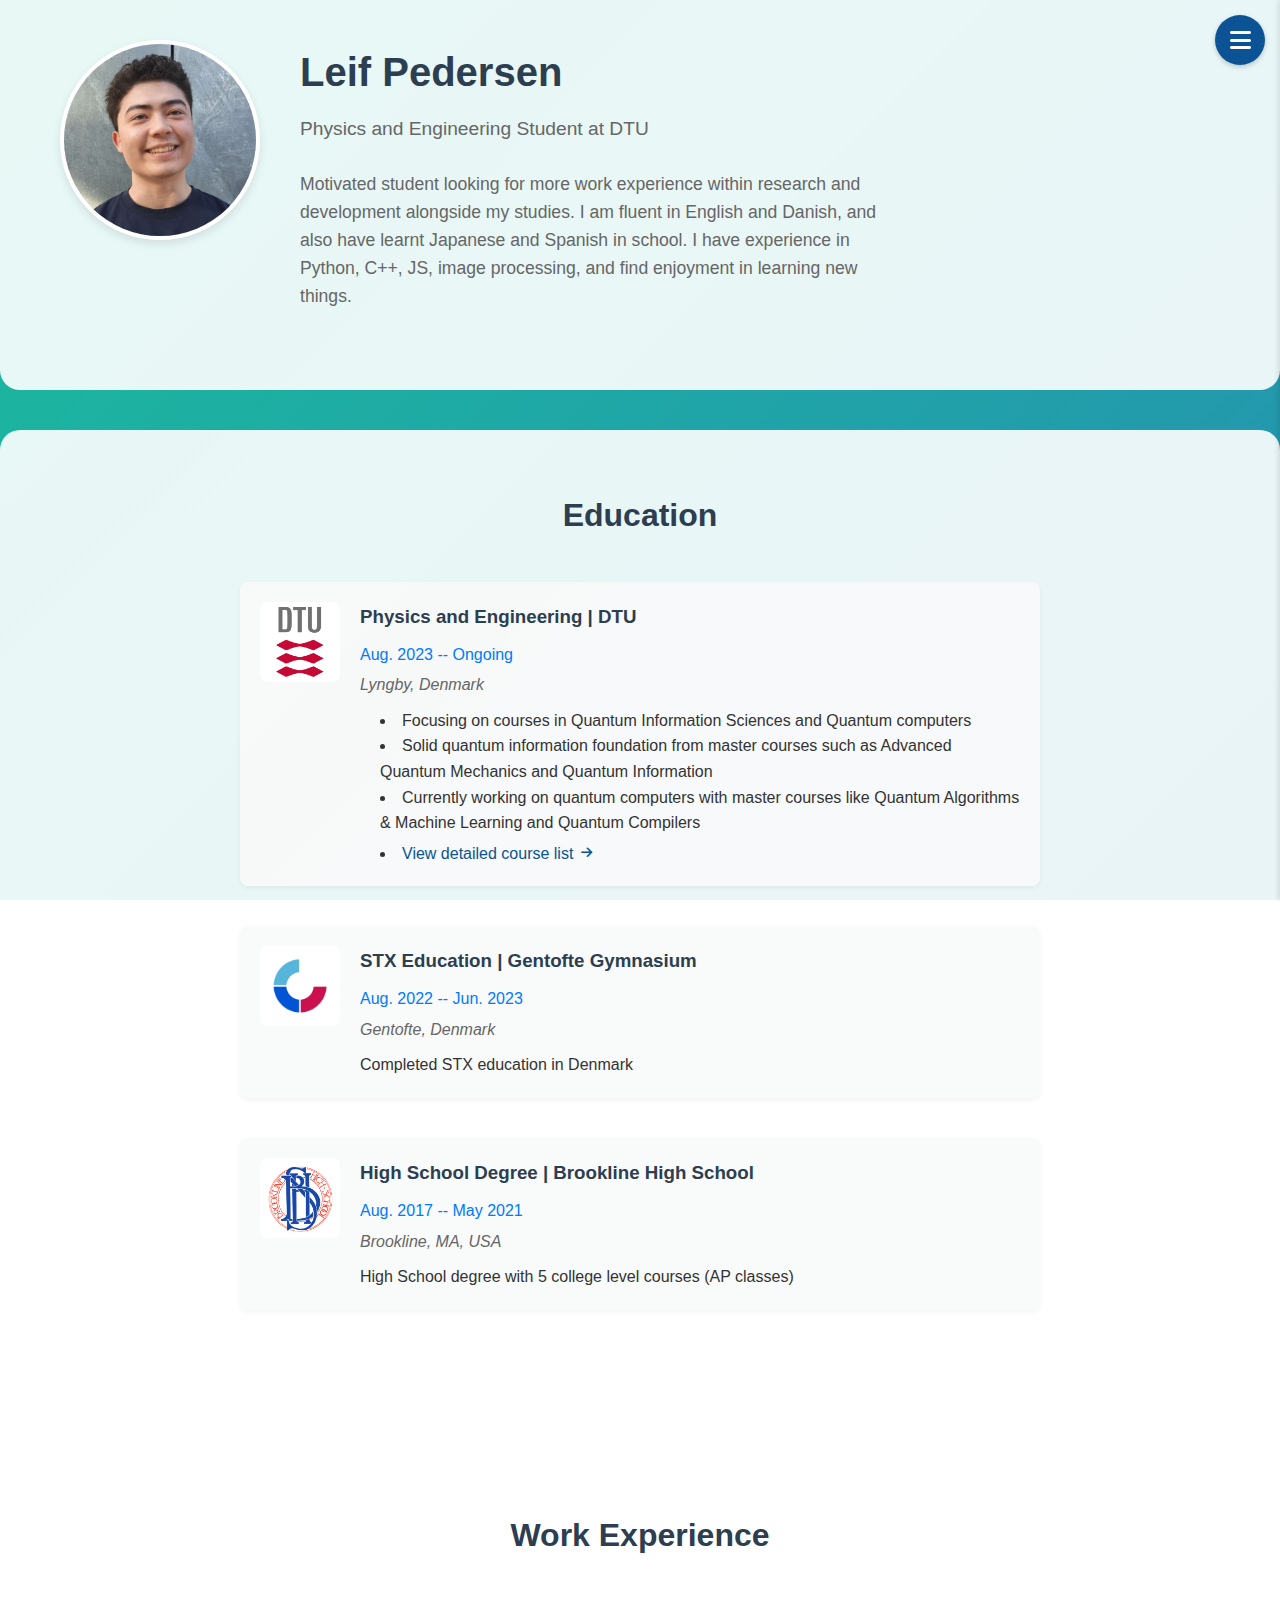
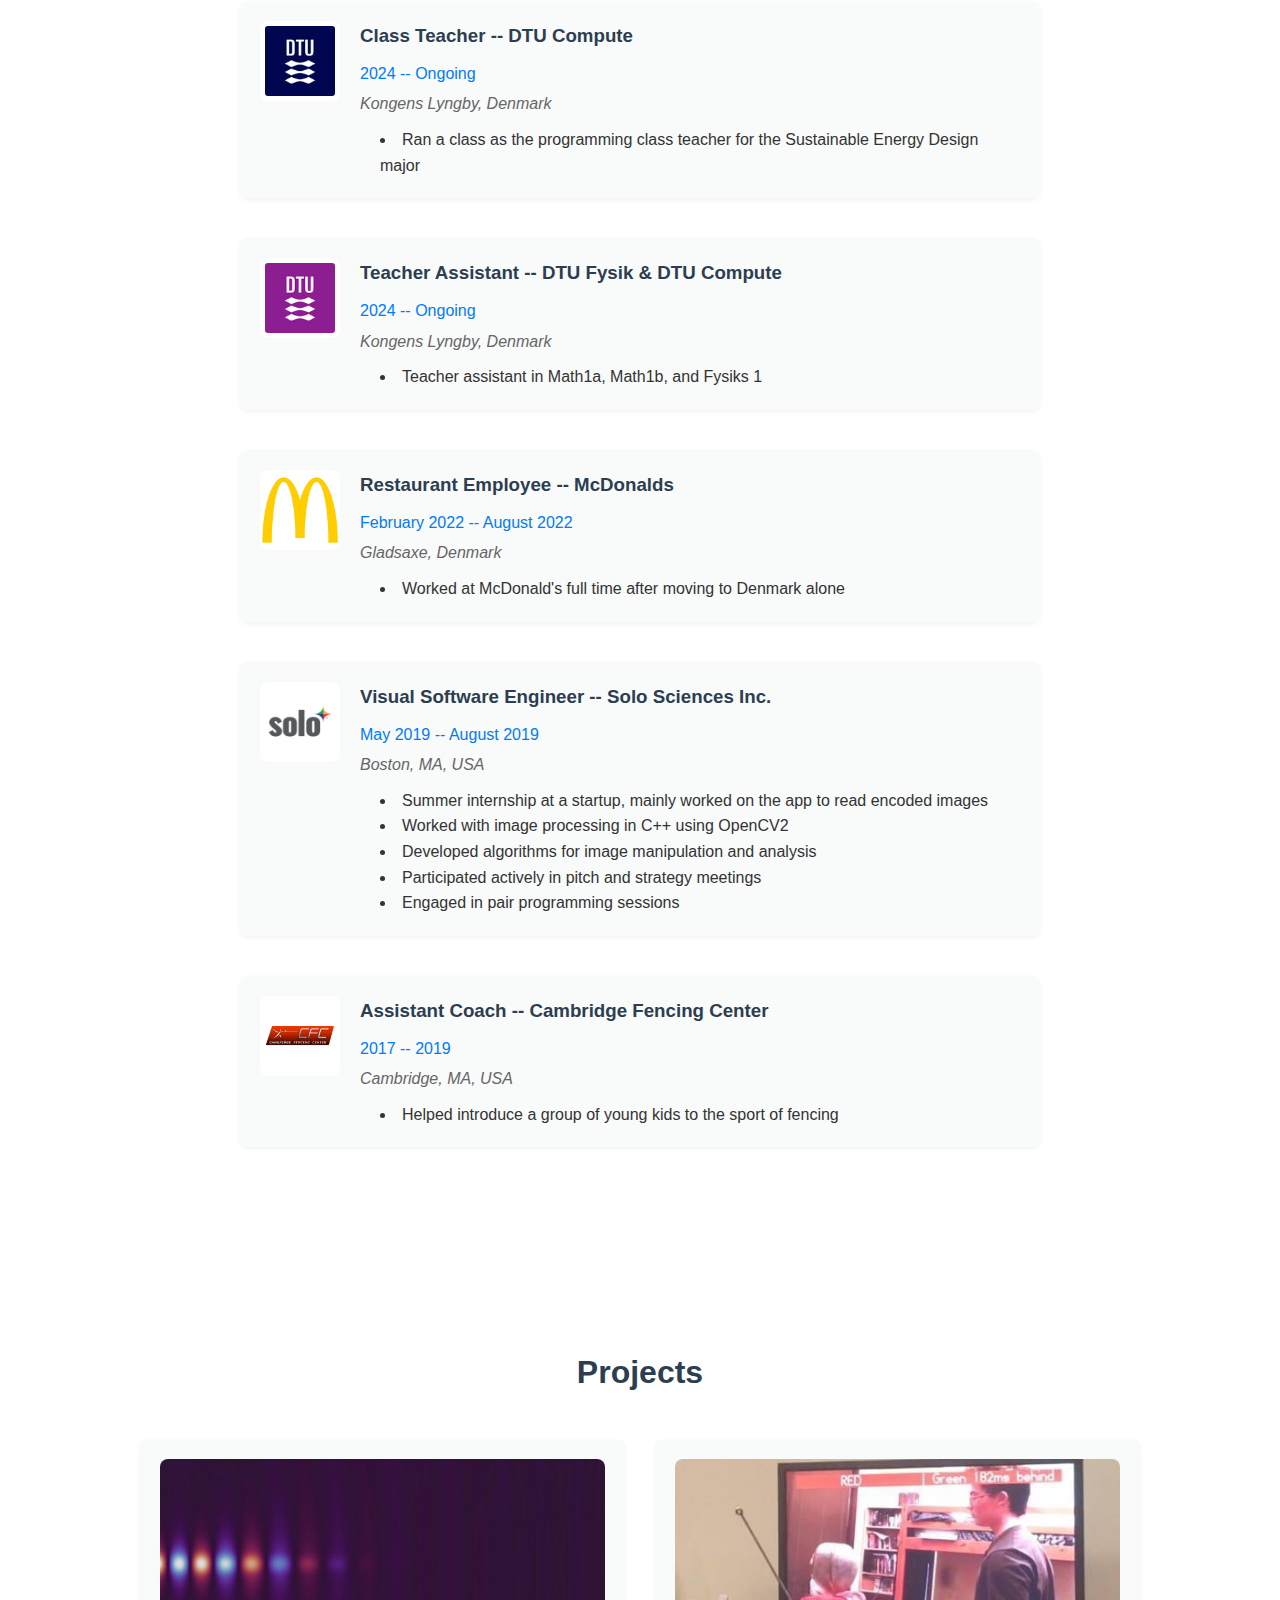
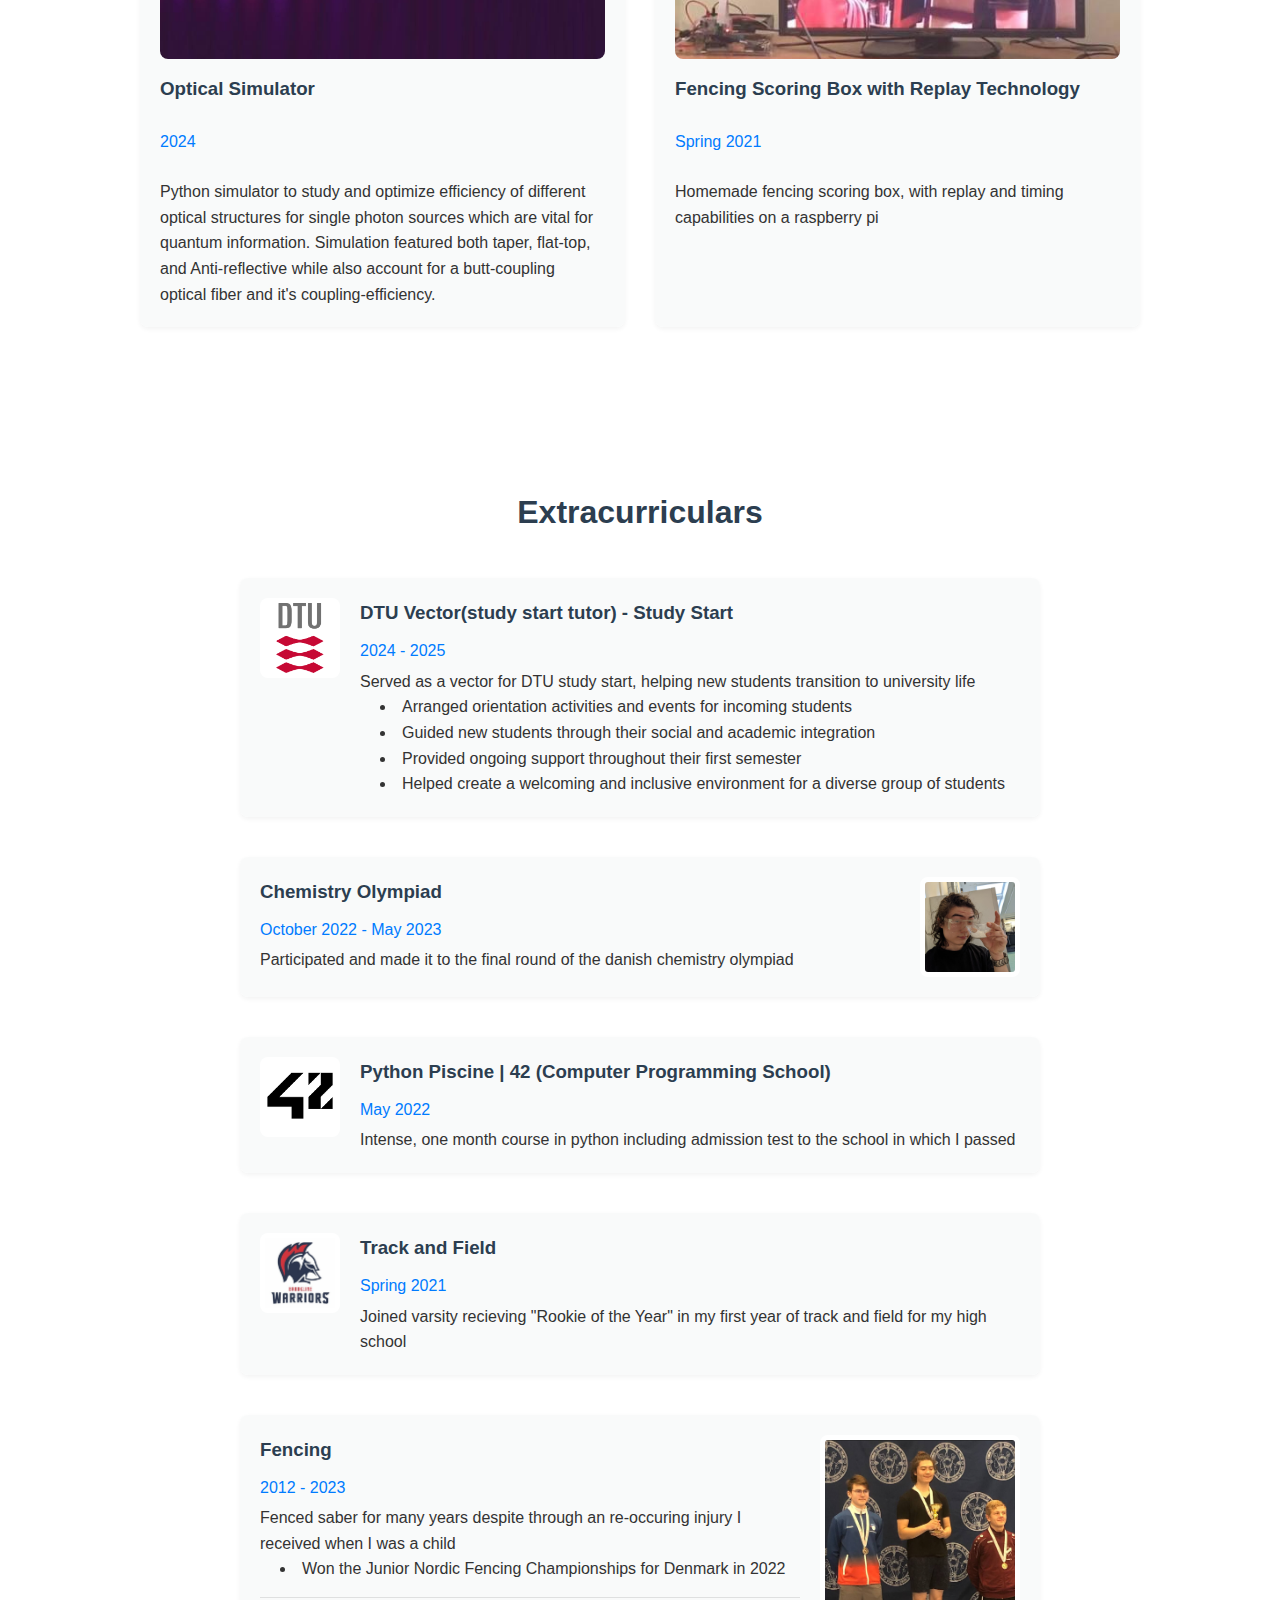
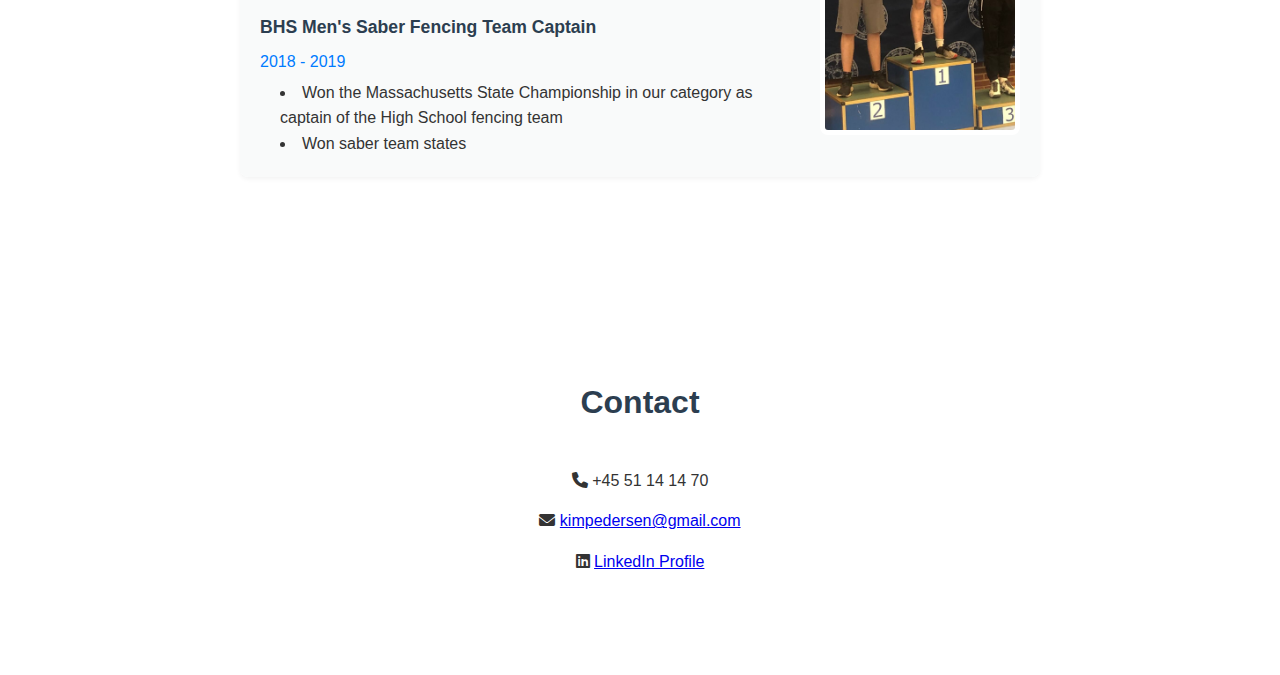
==== commit cc3e45ad: "button stuff" ====
--- a/index.html
+++ b/index.html
@@ -79,6 +79,7 @@
             font-size: 1.5em;
             cursor: pointer;
             color: #333;
+            z-index: 1200; /* Increased z-index to be higher than menu button */
         }
         
         .overlay {
@@ -120,6 +121,7 @@
             <li><a href="#about">About</a></li>
             <li><a href="#education">Education</a></li>
             <li><a href="courses.html">Courses</a></li>
+            <li><a href="abroad.html">Study Abroad to Korea</a></li>
             <li><a href="#experience">Experience</a></li>
             <li><a href="#projects">Projects</a></li>
             <li><a href="#extracurriculars">Extracurriculars</a></li>
@@ -132,7 +134,6 @@
 
     <main>
         <section id="hero" class="about">
-            <!-- Add "about" ID to make the navigation link work -->
             <div id="about" class="container">
                 <div class="profile-section">
                     <div class="profile-image">
@@ -141,9 +142,9 @@
                     <div class="profile-info">
                         <h1>Leif Pedersen</h1>
                         <p class="tagline">Physics and Engineering Student at DTU</p>
-                    </div>
-                </div>
-                <p class="bio">Motivated student looking for more work experience within research and development alongside my studies. I am fluent in English and Danish, and also have learnt Japanese and Spanish in school. I have experience in Python, C++, JS, image processing, and find enjoyment in learning new things.</p>
+                        <p class="bio">Motivated student looking for more work experience within research and development alongside my studies. I am fluent in English and Danish, and also have learnt Japanese and Spanish in school. I have experience in Python, C++, JS, image processing, and find enjoyment in learning new things.</p>
+                    </div>
+                </div>
             </div>
         </section>
 
@@ -362,18 +363,21 @@
         menuButton.addEventListener('click', () => {
             mobileMenu.classList.add('open');
             overlay.classList.add('open');
+            menuButton.style.display = 'none'; // Hide the menu button completely
             document.body.style.overflow = 'hidden';
         });
         
         closeMenu.addEventListener('click', () => {
             mobileMenu.classList.remove('open');
             overlay.classList.remove('open');
+            menuButton.style.display = 'flex'; // Show the menu button again
             document.body.style.overflow = '';
         });
         
         overlay.addEventListener('click', () => {
             mobileMenu.classList.remove('open');
             overlay.classList.remove('open');
+            menuButton.style.display = 'flex'; // Show the menu button again
             document.body.style.overflow = '';
         });
     </script>
--- a/styles.css
+++ b/styles.css
@@ -69,9 +69,9 @@
 
 .profile-section {
     display: flex;
-    align-items: center;
+    align-items: flex-start; /* Changed from center to flex-start */
     gap: 40px;
-    margin-bottom: 30px;
+    margin-bottom: 20px; /* Reduced from 30px */
 }
 
 .profile-image {
@@ -81,6 +81,7 @@
     overflow: hidden;
     border: 4px solid #fff;
     box-shadow: 0 4px 10px rgba(0,0,0,0.1);
+    flex-shrink: 0; /* Prevent image from shrinking */
 }
 
 .profile-image img {
@@ -89,6 +90,11 @@
     object-fit: cover;
 }
 
+.profile-info {
+    display: flex;
+    flex-direction: column;
+}
+
 .profile-info h1 {
     font-size: 2.5rem;
     margin-bottom: 10px;
@@ -98,41 +104,15 @@
 .tagline {
     font-size: 1.2rem;
     color: #666;
-    margin-bottom: 20px;
-}
-
-.contact-info {
-    display: flex;
-    flex-direction: column;
-    gap: 10px;
-}
-
-.contact-info p {
-    display: flex;
-    align-items: center;
-    gap: 10px;
-}
-
-.contact-info i {
-    color: #007bff;
-}
-
-.contact-info a {
-    color: #333;
-    text-decoration: none;
-    transition: color 0.3s ease;
-}
-
-contact-info a:hover {
-    color: #007bff;
-}
-
+    margin-bottom: 10px; /* Reduced from 20px */
+}
+
+/* Bio section - moved up to be part of profile-info */
 .bio {
-    max-width: 800px;
-    margin: 0 auto;
-    text-align: center;
+    max-width: 600px; /* More constrained width */
     font-size: 1.1rem;
     color: #666;
+    margin-top: 15px; /* Add some spacing between tagline and bio */
 }
 
 /* Sections */
@@ -346,17 +326,86 @@
     transform-origin: 1px;
 }
 
-/* Responsive Design */
+/* Mobile Navigation */
+.menu-button {
+    position: fixed;
+    top: 20px;
+    right: 20px;
+    background: none;
+    border: none;
+    font-size: 1.5em;
+    cursor: pointer;
+    color: #333;
+    z-index: 1000;
+    display: none; /* Hidden by default, shown on mobile */
+}
+
+/* Close button inside mobile menu */
+.close-menu {
+    position: absolute;
+    top: 20px;
+    right: 20px;
+    background: none;
+    border: none;
+    font-size: 1.5em;
+    cursor: pointer;
+    color: #333;
+    z-index: 1200; /* Higher z-index than menu button */
+}
+
+/* Mobile menu */
+.mobile-menu {
+    position: fixed;
+    top: 0;
+    right: -300px;
+    width: 300px;
+    height: 100vh;
+    background-color: white;
+    z-index: 1100; /* Higher z-index than menu button */
+    transition: right 0.3s ease;
+    box-shadow: -2px 0 5px rgba(0,0,0,0.1);
+    padding: 80px 20px 20px;
+    overflow-y: auto;
+}
+
+.mobile-menu.open {
+    right: 0;
+}
+
+/* Overlay */
+.overlay {
+    position: fixed;
+    top: 0;
+    left: 0;
+    width: 100%;
+    height: 100%;
+    background-color: rgba(0, 0, 0, 0.5);
+    z-index: 1050; /* Between menu button and mobile menu */
+    display: none;
+}
+
+.overlay.open {
+    display: block;
+}
+
 @media (max-width: 768px) {
     .profile-section {
         flex-direction: column;
         text-align: center;
+        align-items: center;
         gap: 20px;
     }
 
     .profile-image {
         width: 150px;
         height: 150px;
+        margin-bottom: 0; /* Remove any bottom margin */
+    }
+    
+    .bio {
+        text-align: center;
+        max-width: 100%;
+        margin-top: 15px;
     }
 
     nav ul {
@@ -408,6 +457,15 @@
     nav ul li {
         margin: 10px 0;
     }
+
+    .menu-button {
+        display: block; /* Show menu button on mobile */
+    }
+    
+    /* Hide menu button when mobile menu is open */
+    .menu-button.hidden {
+        display: none;
+    }
 }
 
 /* Animations */
